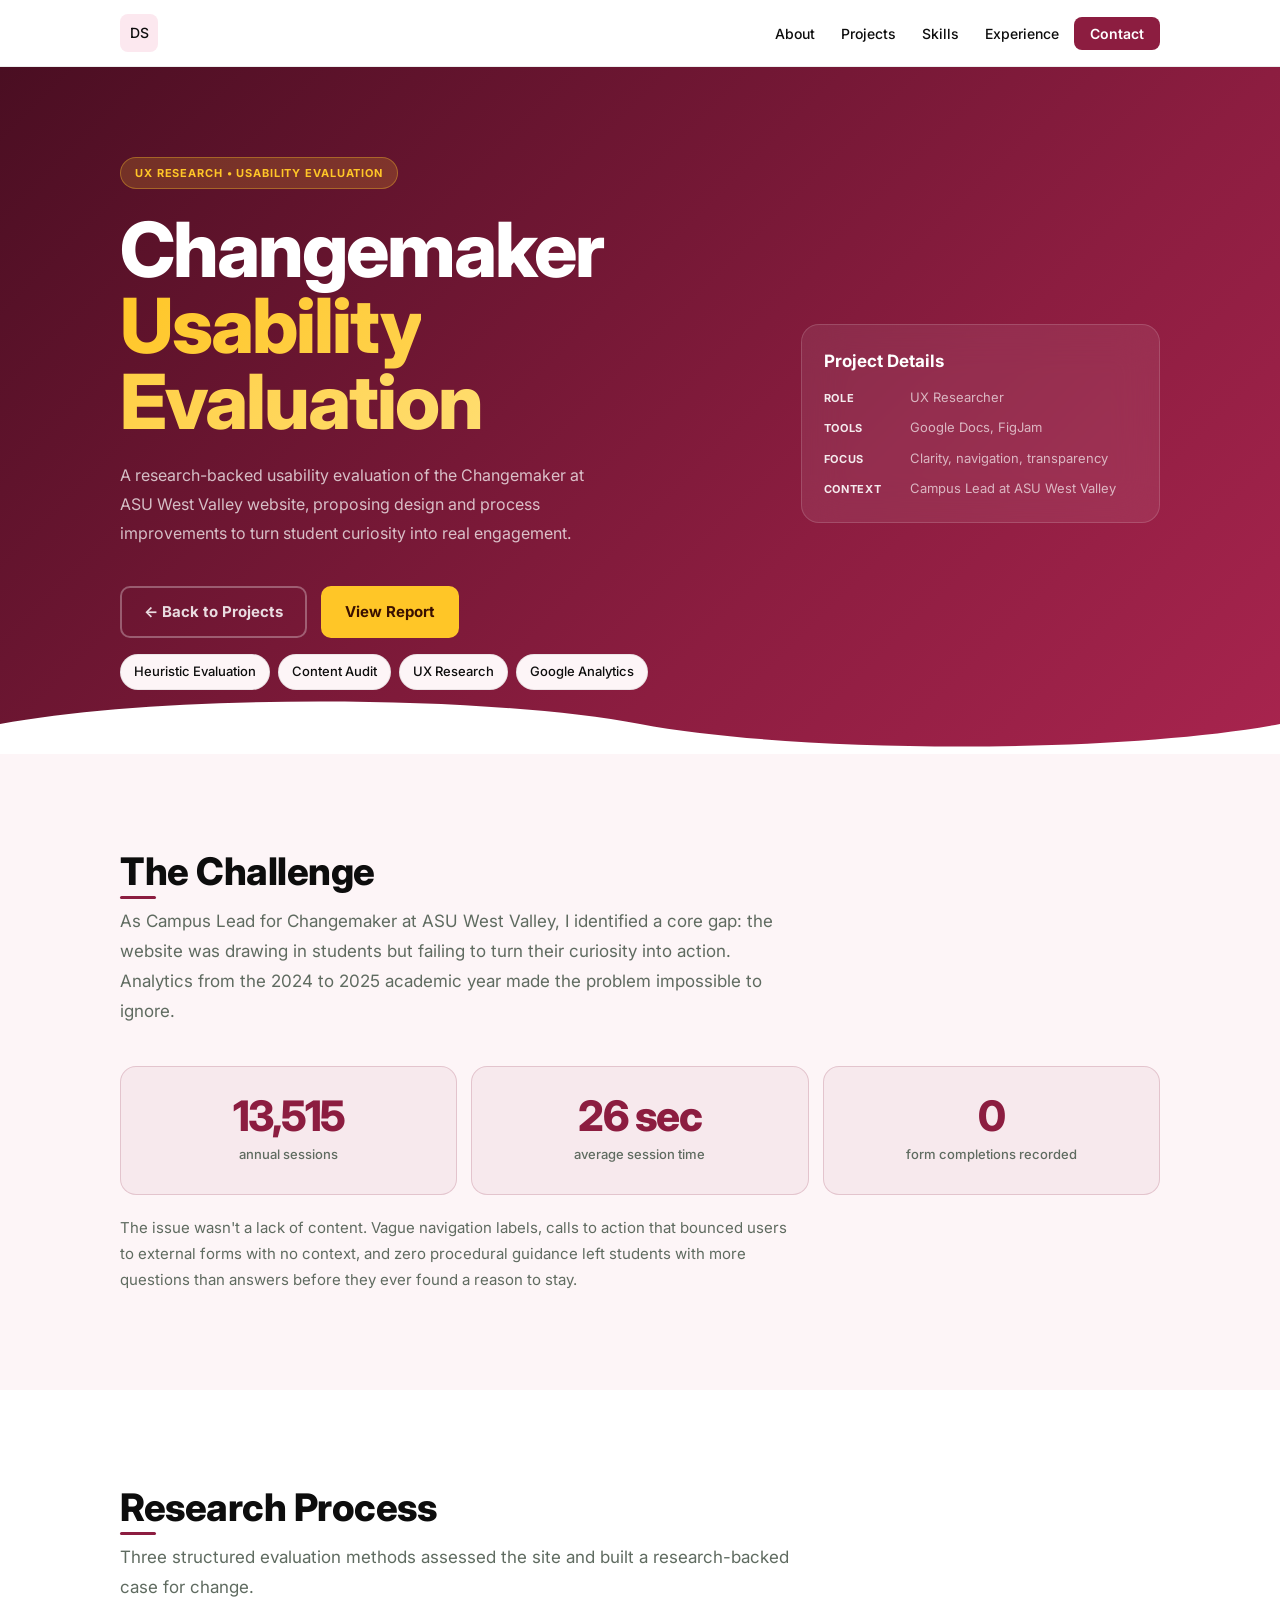
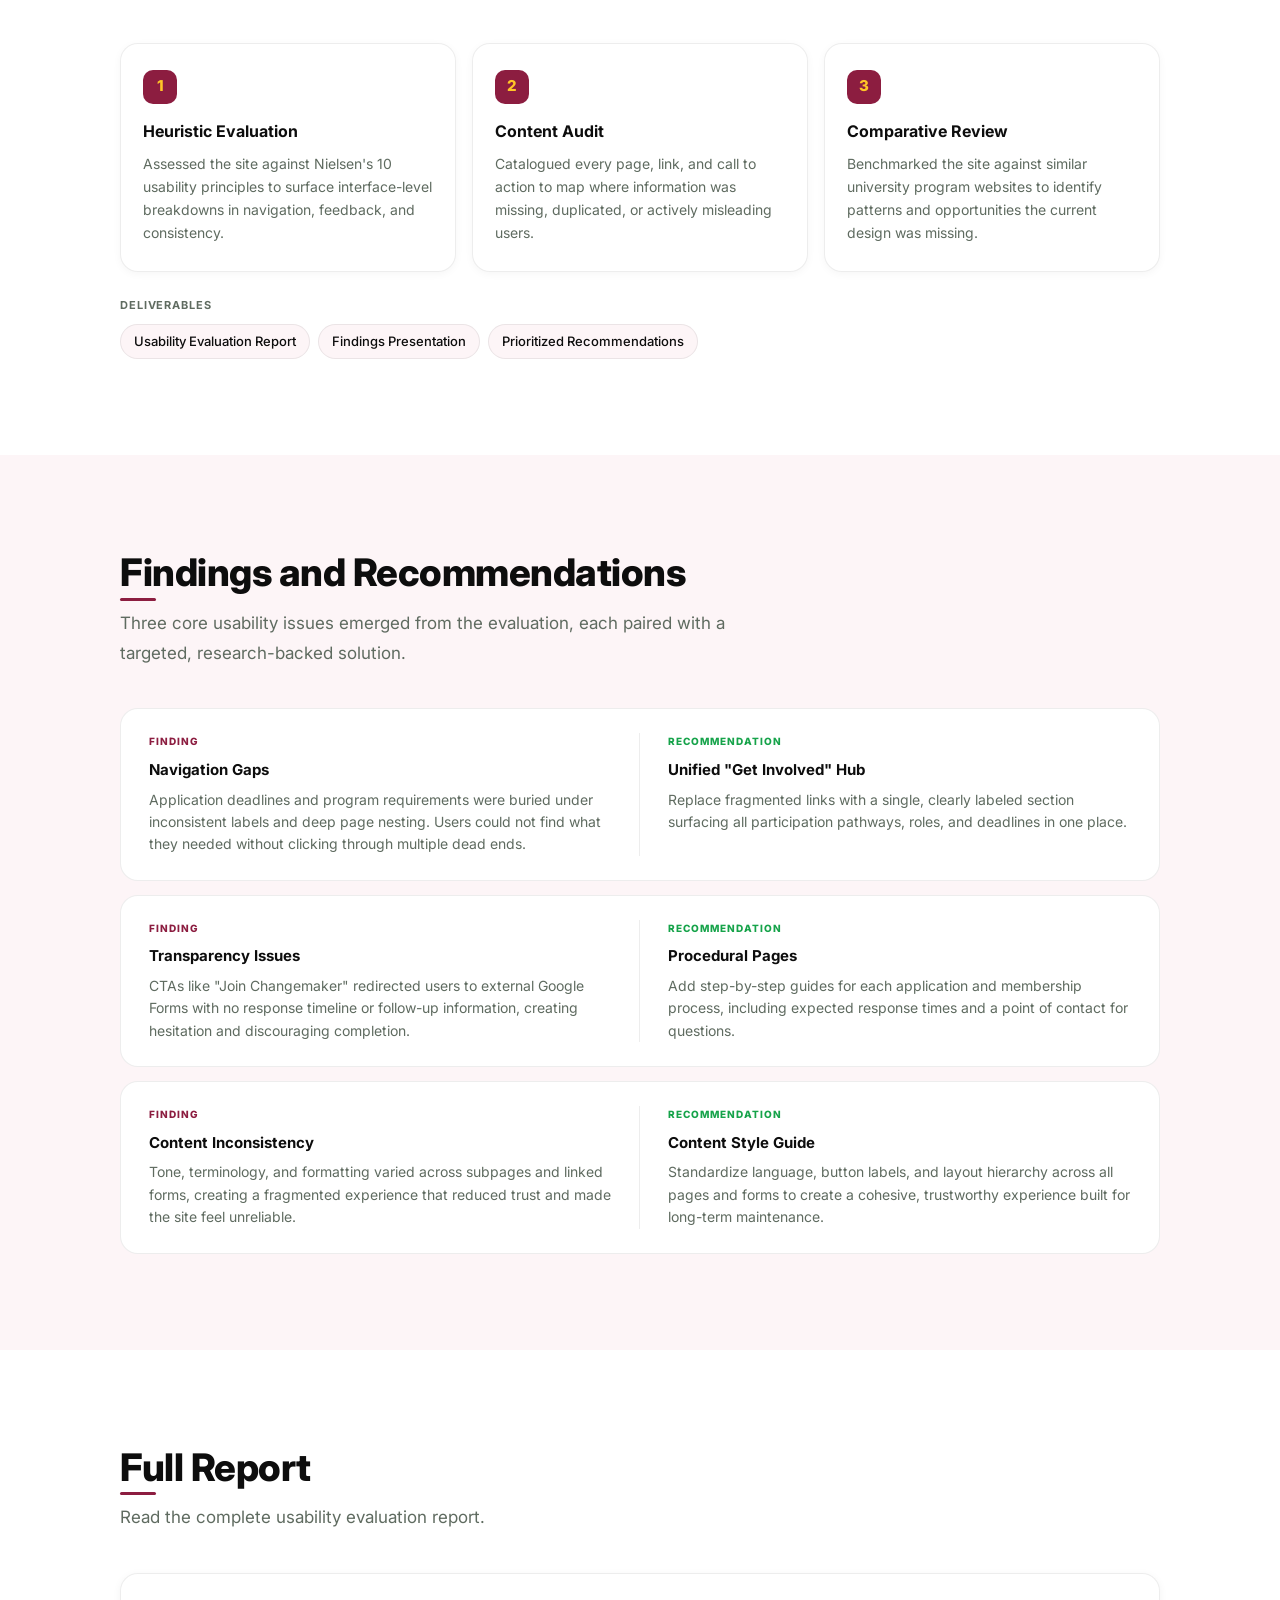
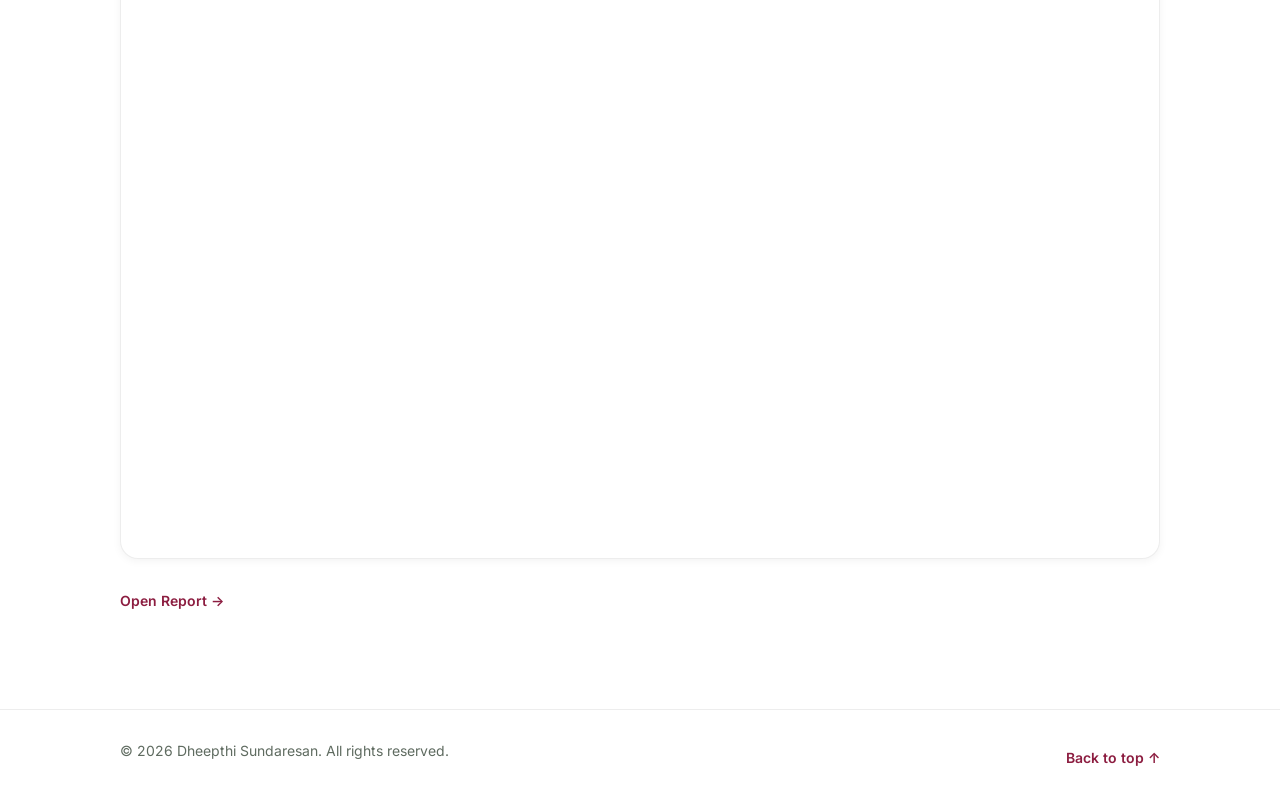
==== changemaker.html @ 99e6b531 "New changes" ====
<!DOCTYPE html>
<html lang="en">
<head>
  <meta charset="UTF-8" />
  <meta name="viewport" content="width=device-width, initial-scale=1.0" />
  <title>Changemaker Usability Evaluation | Dheepthi Sundaresan</title>
  <link rel="preconnect" href="https://fonts.googleapis.com">
  <link rel="preconnect" href="https://fonts.gstatic.com" crossorigin>
  <link href="https://fonts.googleapis.com/css2?family=Inter:wght@300;400;500;600;700;800&display=swap" rel="stylesheet">
  <link rel="stylesheet" href="style.css" />
  <style>
    /* ASU Changemaker theme — Maroon #8C1D40 + Gold #FFC627 */
    :root {
      --accent:       #8C1D40;
      --accent-hover: #6b1530;
      --accent-light: #fce8ef;
      --bg-alt:       #fdf5f7;
    }

    .hero {
      background: linear-gradient(135deg, #4a0e22 0%, #8C1D40 65%, #a8244e 100%);
      box-shadow: none;
      padding-bottom: 64px;
    }

    .hero-blob { display: none; }
    .hero h1 { color: #ffffff; }

    .hero-name {
      background: linear-gradient(135deg, #FFC627 0%, #ffdd70 100%);
      -webkit-background-clip: text;
      -webkit-text-fill-color: transparent;
      background-clip: text;
    }

    .tag {
      background: rgba(255, 198, 39, 0.18);
      color: #FFC627;
      border-color: rgba(255, 198, 39, 0.35);
    }

    .subtitle { color: rgba(255,255,255,0.72); }

    .hero-card {
      background: rgba(255,255,255,0.08);
      border-color: rgba(255,255,255,0.15);
      backdrop-filter: blur(20px);
      -webkit-backdrop-filter: blur(20px);
      box-shadow: none;
    }

    .hero-card h2 { color: #ffffff; }
    .quick-list li { color: rgba(255,255,255,0.65); }
    .quick-label   { color: rgba(255,255,255,0.9); }

    .btn:not(.btn-outline) {
      background: #FFC627;
      border-color: #FFC627;
      color: #3a1000;
    }
    .btn:not(.btn-outline):hover {
      background: #f0b800;
      border-color: #f0b800;
      box-shadow: 0 8px 24px rgba(255,198,39,0.4);
    }

    .btn-outline {
      color: rgba(255,255,255,0.85);
      border-color: rgba(255,255,255,0.3);
      background: transparent;
    }
    .btn-outline:hover {
      background: rgba(255,255,255,0.1);
      border-color: rgba(255,255,255,0.5);
      color: #ffffff;
    }

    .section h2::after { background: #8C1D40; }

    .chip:hover {
      background: #fce8ef;
      border-color: #8C1D40;
      color: #6b1530;
    }

    /* Stats row */
    .stats-row {
      display: grid;
      grid-template-columns: repeat(3, 1fr);
      gap: 14px;
      margin: 28px 0 20px;
    }
    .stat-card {
      background: rgba(140, 29, 64, 0.05);
      border: 1.5px solid rgba(140, 29, 64, 0.18);
      border-radius: 16px;
      padding: 28px 16px;
      text-align: center;
    }
    .stat-number {
      font-size: 42px;
      font-weight: 800;
      color: #8C1D40;
      line-height: 1;
      letter-spacing: -1.5px;
      margin-bottom: 7px;
    }
    .stat-label {
      font-size: 13px;
      color: var(--text-muted);
      font-weight: 500;
    }

    /* Numbered process steps */
    .steps-row {
      display: grid;
      grid-template-columns: repeat(3, 1fr);
      gap: 16px;
      margin-top: 8px;
    }
    .step-card {
      background: #fff;
      border: 1px solid var(--card-border);
      border-radius: 18px;
      padding: 26px 22px;
      box-shadow: 0 2px 8px rgba(0,0,0,0.04);
      transition: transform 0.3s cubic-bezier(0.4,0,0.2,1), box-shadow 0.3s cubic-bezier(0.4,0,0.2,1);
    }
    .step-card:hover {
      transform: translateY(-5px);
      box-shadow: 0 16px 40px rgba(140,29,64,0.12);
    }
    .step-num {
      width: 34px; height: 34px;
      border-radius: 10px;
      background: #8C1D40;
      color: #FFC627;
      display: flex;
      align-items: center;
      justify-content: center;
      font-weight: 800;
      font-size: 15px;
      margin-bottom: 14px;
      flex-shrink: 0;
    }
    .step-card h3 { font-size: 16px; font-weight: 700; margin-bottom: 8px; }
    .step-card p  { font-size: 14px; color: var(--text-muted); line-height: 1.65; }

    /* Finding / Recommendation rows */
    .finding-row { display: grid; gap: 14px; margin-top: 8px; }
    .finding-item {
      background: #fff;
      border: 1px solid var(--card-border);
      border-radius: 18px;
      padding: 24px 0;
      display: grid;
      grid-template-columns: 1fr 1fr;
    }
    .finding-col {
      padding: 0 28px;
    }
    .finding-col:first-child {
      border-right: 1.5px solid var(--card-border);
    }
    .finding-label {
      display: block;
      font-size: 10px;
      font-weight: 800;
      letter-spacing: 0.1em;
      text-transform: uppercase;
      margin-bottom: 8px;
    }
    .finding-label.issue { color: #8C1D40; }
    .finding-label.fix   { color: #16a34a; }
    .finding-col h3 { font-size: 15px; font-weight: 700; margin-bottom: 6px; }
    .finding-col p  { font-size: 14px; color: var(--text-muted); line-height: 1.6; margin: 0; }

    .hero-wave path { fill: #ffffff; }

    @media (max-width: 700px) {
      .stats-row { grid-template-columns: 1fr; }
      .steps-row { grid-template-columns: 1fr; }
      .finding-item { grid-template-columns: 1fr; padding: 20px 0; }
      .finding-col:first-child {
        border-right: none;
        border-bottom: 1.5px solid var(--card-border);
        padding-bottom: 20px;
        margin-bottom: 4px;
      }
    }
  </style>
</head>
<body>

  <header class="header">
    <nav class="nav">
      <a class="logo" href="index.html#top">DS</a>
      <ul class="nav-links">
        <li><a href="index.html#about">About</a></li>
        <li><a href="index.html#projects">Projects</a></li>
        <li><a href="index.html#skills">Skills</a></li>
        <li><a href="index.html#experience">Experience</a></li>
        <li><a class="nav-cta" href="index.html#contact">Contact</a></li>
      </ul>
    </nav>
  </header>

  <main id="top">

    <section class="hero">
      <div class="container hero-content">
        <div>
          <p class="tag">UX Research &bull; Usability Evaluation</p>
          <h1>Changemaker<br><span class="hero-name">Usability Evaluation</span></h1>
          <p class="subtitle">
            A research-backed usability evaluation of the Changemaker at ASU West Valley website, proposing design and process improvements to turn student curiosity into real engagement.
          </p>
          <div class="hero-buttons">
            <a class="btn btn-outline" href="index.html#projects">&larr; Back to Projects</a>
            <a class="btn" href="#report">View Report</a>
          </div>
          <div class="chips" style="margin-top:16px;">
            <span class="chip">Heuristic Evaluation</span>
            <span class="chip">Content Audit</span>
            <span class="chip">UX Research</span>
            <span class="chip">Google Analytics</span>
          </div>
        </div>

        <div class="hero-card">
          <h2>Project Details</h2>
          <ul class="quick-list">
            <li><span class="quick-label">Role</span> UX Researcher</li>
            <li><span class="quick-label">Tools</span> Google Docs, FigJam</li>
            <li><span class="quick-label">Focus</span> Clarity, navigation, transparency</li>
            <li><span class="quick-label">Context</span> Campus Lead at ASU West Valley</li>
          </ul>
        </div>
      </div>

      <div class="hero-wave" aria-hidden="true">
        <svg xmlns="http://www.w3.org/2000/svg" viewBox="0 0 2880 60" preserveAspectRatio="none">
          <path d="M0,30 C180,0 540,0 720,30 C900,60 1260,60 1440,30 C1620,0 1980,0 2160,30 C2340,60 2700,60 2880,30 L2880,60 L0,60 Z"/>
        </svg>
      </div>
    </section>

    <!-- THE CHALLENGE -->
    <section class="section alt">
      <div class="container">
        <h2 class="reveal">The Challenge</h2>
        <p class="section-lead reveal">
          As Campus Lead for Changemaker at ASU West Valley, I identified a core gap: the website was drawing in students but failing to turn their curiosity into action. Analytics from the 2024 to 2025 academic year made the problem impossible to ignore.
        </p>
        <div class="stats-row reveal">
          <div class="stat-card">
            <div class="stat-number">13,515</div>
            <div class="stat-label">annual sessions</div>
          </div>
          <div class="stat-card">
            <div class="stat-number">26 sec</div>
            <div class="stat-label">average session time</div>
          </div>
          <div class="stat-card">
            <div class="stat-number">0</div>
            <div class="stat-label">form completions recorded</div>
          </div>
        </div>
        <p class="reveal" style="color:var(--text-muted); font-size:15px; max-width:680px; line-height:1.75;">
          The issue wasn't a lack of content. Vague navigation labels, calls to action that bounced users to external forms with no context, and zero procedural guidance left students with more questions than answers before they ever found a reason to stay.
        </p>
      </div>
    </section>

    <!-- RESEARCH PROCESS -->
    <section class="section">
      <div class="container">
        <h2 class="reveal">Research Process</h2>
        <p class="section-lead reveal">Three structured evaluation methods assessed the site and built a research-backed case for change.</p>
        <div class="steps-row">
          <div class="step-card reveal">
            <div class="step-num">1</div>
            <h3>Heuristic Evaluation</h3>
            <p>Assessed the site against Nielsen's 10 usability principles to surface interface-level breakdowns in navigation, feedback, and consistency.</p>
          </div>
          <div class="step-card reveal" style="--delay:80ms">
            <div class="step-num">2</div>
            <h3>Content Audit</h3>
            <p>Catalogued every page, link, and call to action to map where information was missing, duplicated, or actively misleading users.</p>
          </div>
          <div class="step-card reveal" style="--delay:160ms">
            <div class="step-num">3</div>
            <h3>Comparative Review</h3>
            <p>Benchmarked the site against similar university program websites to identify patterns and opportunities the current design was missing.</p>
          </div>
        </div>
        <div class="reveal" style="margin-top:24px; --delay:220ms">
          <p style="font-size:11px; font-weight:700; text-transform:uppercase; letter-spacing:0.08em; color:var(--text-muted); margin-bottom:10px;">Deliverables</p>
          <div class="chips">
            <span class="chip">Usability Evaluation Report</span>
            <span class="chip">Findings Presentation</span>
            <span class="chip">Prioritized Recommendations</span>
          </div>
        </div>
      </div>
    </section>

    <!-- FINDINGS + RECOMMENDATIONS -->
    <section class="section alt">
      <div class="container">
        <h2 class="reveal">Findings and Recommendations</h2>
        <p class="section-lead reveal">Three core usability issues emerged from the evaluation, each paired with a targeted, research-backed solution.</p>
        <div class="finding-row">
          <div class="finding-item reveal">
            <div class="finding-col">
              <span class="finding-label issue">Finding</span>
              <h3>Navigation Gaps</h3>
              <p>Application deadlines and program requirements were buried under inconsistent labels and deep page nesting. Users could not find what they needed without clicking through multiple dead ends.</p>
            </div>
            <div class="finding-col">
              <span class="finding-label fix">Recommendation</span>
              <h3>Unified "Get Involved" Hub</h3>
              <p>Replace fragmented links with a single, clearly labeled section surfacing all participation pathways, roles, and deadlines in one place.</p>
            </div>
          </div>
          <div class="finding-item reveal" style="--delay:80ms">
            <div class="finding-col">
              <span class="finding-label issue">Finding</span>
              <h3>Transparency Issues</h3>
              <p>CTAs like "Join Changemaker" redirected users to external Google Forms with no response timeline or follow-up information, creating hesitation and discouraging completion.</p>
            </div>
            <div class="finding-col">
              <span class="finding-label fix">Recommendation</span>
              <h3>Procedural Pages</h3>
              <p>Add step-by-step guides for each application and membership process, including expected response times and a point of contact for questions.</p>
            </div>
          </div>
          <div class="finding-item reveal" style="--delay:160ms">
            <div class="finding-col">
              <span class="finding-label issue">Finding</span>
              <h3>Content Inconsistency</h3>
              <p>Tone, terminology, and formatting varied across subpages and linked forms, creating a fragmented experience that reduced trust and made the site feel unreliable.</p>
            </div>
            <div class="finding-col">
              <span class="finding-label fix">Recommendation</span>
              <h3>Content Style Guide</h3>
              <p>Standardize language, button labels, and layout hierarchy across all pages and forms to create a cohesive, trustworthy experience built for long-term maintenance.</p>
            </div>
          </div>
        </div>
      </div>
    </section>

    <!-- FULL REPORT -->
    <section id="report" class="section">
      <div class="container">
        <h2 class="reveal">Full Report</h2>
        <p class="section-lead reveal">Read the complete usability evaluation report.</p>
        <div class="card reveal" style="padding:0; overflow:hidden;">
          <div style="position:relative; width:100%; padding-top:56.25%;">
            <iframe
              src="UsabilityReportCM_Sundaresan.pdf"
              title="Changemaker website usability evaluation report PDF"
              style="position:absolute; top:0; left:0; width:100%; height:100%; border:none;">
            </iframe>
          </div>
        </div>
        <div style="margin-top:16px;">
          <a class="text-link" href="UsabilityReportCM_Sundaresan.pdf" target="_blank" rel="noopener">
            Open Report &rarr;
          </a>
        </div>
      </div>
    </section>

  </main>

  <footer class="footer">
    <div class="container footer-content">
      <p>&copy; <span id="year"></span> Dheepthi Sundaresan. All rights reserved.</p>
      <a class="text-link" href="#top">Back to top &uarr;</a>
    </div>
  </footer>

  <script src="script.js"></script>
</body>
</html>
---- style.css ----
/* ===========================
   TOKENS & RESET
   =========================== */
:root {
  --bg: #ffffff;
  --bg-alt: #f0fdf4;
  --accent: #059669;
  --accent-hover: #047857;
  --accent-light: #d1fae5;
  --text: #0d0d0d;
  --text-muted: #5f6b60;
  --card-border: rgba(0, 0, 0, 0.07);
  --shadow-sm: 0 2px 8px rgba(0, 0, 0, 0.05);
  --shadow-md: 0 10px 32px rgba(0, 0, 0, 0.10);
  --shadow-lg: 0 24px 56px rgba(0, 0, 0, 0.15);
  --radius: 18px;
  --t: 0.3s cubic-bezier(0.4, 0, 0.2, 1);
}

*, *::before, *::after {
  box-sizing: border-box;
  margin: 0;
  padding: 0;
}

html {
  scroll-behavior: smooth;
  background: var(--bg); /* owns the canvas colour so z-index:-1 blob shows above it */
}

body {
  font-family: 'Inter', Arial, sans-serif;
  line-height: 1.65;
  color: var(--text);
  background: transparent; /* transparent so blob is visible behind body content */
  -webkit-font-smoothing: antialiased;
}

/* ===========================
   LAYOUT
   =========================== */
.container {
  width: min(1040px, 92%);
  margin: 0 auto;
}

.section {
  padding: 96px 0;
}

.section.alt {
  background: var(--bg-alt);
}

/* ===========================
   TYPOGRAPHY
   =========================== */
.section h2 {
  font-size: clamp(28px, 4vw, 38px);
  font-weight: 800;
  letter-spacing: -0.5px;
  margin-bottom: 14px;
  line-height: 1.15;
  position: relative;
  display: inline-block;
}

.section h2::after {
  content: '';
  position: absolute;
  bottom: -6px;
  left: 0;
  width: 36px;
  height: 3px;
  background: var(--accent);
  border-radius: 2px;
}

.section-lead {
  max-width: 680px;
  margin-bottom: 40px;
  color: var(--text-muted);
  font-size: 17px;
  line-height: 1.75;
}

.muted {
  color: var(--text-muted);
  font-size: 13px;
  font-weight: 500;
  margin-bottom: 12px;
  display: block;
}

/* ===========================
   NAV
   =========================== */
.header {
  position: sticky;
  top: 0;
  z-index: 100;
  background: rgba(255, 255, 255, 0.92);
  backdrop-filter: blur(16px);
  -webkit-backdrop-filter: blur(16px);
  border-bottom: 1px solid rgba(0, 0, 0, 0.07);
  transition: box-shadow var(--t);
}

.header.scrolled {
  box-shadow: 0 4px 24px rgba(0, 0, 0, 0.08);
}

.nav {
  width: min(1040px, 92%);
  margin: 0 auto;
  display: flex;
  align-items: center;
  justify-content: space-between;
  padding: 14px 0;
}

.logo {
  font-weight: 800;
  font-size: 15px;
  text-decoration: none;
  color: var(--accent);
  width: 38px;
  height: 38px;
  background: var(--accent-light);
  border-radius: 10px;
  display: flex;
  align-items: center;
  justify-content: center;
  transition: background var(--t), transform var(--t);
  flex-shrink: 0;
}

.logo:hover {
  background: #a7f3d0;
  transform: scale(1.05);
}

.nav-links {
  list-style: none;
  display: flex;
  gap: 4px;
  align-items: center;
}

.nav a {
  text-decoration: none;
  color: var(--text);
  font-size: 14px;
  font-weight: 500;
  padding: 7px 11px;
  border-radius: 8px;
  transition: background var(--t), color var(--t);
}

.nav a:hover {
  background: var(--accent-light);
  color: var(--accent-hover);
}

.nav-cta {
  background: var(--accent) !important;
  color: white !important;
  padding: 8px 16px !important;
  border-radius: 8px !important;
  font-weight: 600 !important;
}

.nav-cta:hover {
  background: var(--accent-hover) !important;
  color: white !important;
}

/* ===========================
   HERO  (light, bubbly)
   =========================== */
.hero {
  position: relative;
  background: #ffffff;
  padding: 90px 0 68px;
  overflow: hidden;
  box-shadow: 0 4px 32px rgba(0, 0, 0, 0.04);
}

/* Pastel blob shapes */
.hero-blob {
  position: absolute;
  border-radius: 50%;
  filter: blur(90px);
  pointer-events: none;
}

.blob-1 {
  width: 520px;
  height: 520px;
  background: #6ee7b7;
  opacity: 0.70;
  top: -160px;
  right: -80px;
  animation: blob-drift 11s ease-in-out infinite alternate;
}

.blob-2 {
  width: 420px;
  height: 420px;
  background: #a78bfa;
  opacity: 0.58;
  bottom: -80px;
  left: -60px;
  animation: blob-drift 14s ease-in-out infinite alternate-reverse;
}

.blob-3 {
  width: 300px;
  height: 300px;
  background: #fcd34d;
  opacity: 0.52;
  top: 40px;
  left: 35%;
  animation: blob-drift 9s ease-in-out infinite alternate;
}

@keyframes blob-drift {
  from { transform: translate(0, 0) scale(1); }
  to   { transform: translate(28px, 18px) scale(1.06); }
}

.hero-content {
  position: relative;
  z-index: 1;
  display: grid;
  grid-template-columns: 1.4fr 0.8fr;
  gap: 52px;
  align-items: center;
}

.tag {
  display: inline-flex;
  align-items: center;
  font-size: 11px;
  font-weight: 700;
  letter-spacing: 0.08em;
  text-transform: uppercase;
  margin-bottom: 22px;
  padding: 6px 14px;
  background: var(--accent-light);
  color: var(--accent-hover);
  border: 1px solid rgba(61, 139, 90, 0.25);
  border-radius: 999px;
}

.hero h1 {
  font-size: clamp(46px, 6vw, 76px);
  line-height: 1.0;
  margin-bottom: 22px;
  font-weight: 800;
  color: var(--text);
  letter-spacing: -2px;
}

.hero-name {
  background: linear-gradient(135deg, #10b981 0%, #7c3aed 100%);
  -webkit-background-clip: text;
  -webkit-text-fill-color: transparent;
  background-clip: text;
}

.subtitle {
  color: var(--text-muted);
  max-width: 500px;
  margin-bottom: 38px;
  font-size: 16px;
  line-height: 1.8;
}

.hero-buttons {
  display: flex;
  gap: 14px;
  flex-wrap: wrap;
}

/* Hero Card */
.hero-card {
  background: #ffffff;
  border: 1px solid var(--card-border);
  border-radius: var(--radius);
  padding: 22px;
  box-shadow: var(--shadow-md);
  position: relative;
  z-index: 1;
}

.avatar {
  width: 100%;
  aspect-ratio: 3 / 4;
  border-radius: 12px;
  object-fit: cover;
  object-position: center 20%;
  display: block;
  background: #f0f0f0;
  margin-bottom: 18px;
}

.hero-card h2 {
  font-size: 17px;
  font-weight: 700;
  color: var(--text);
  margin-bottom: 12px;
}

.quick-list {
  list-style: none;
  display: grid;
  gap: 9px;
}

.quick-list li {
  color: var(--text-muted);
  font-size: 13px;
  display: flex;
  gap: 10px;
  align-items: baseline;
}

.quick-label {
  color: var(--text);
  font-weight: 700;
  font-size: 11px;
  text-transform: uppercase;
  letter-spacing: 0.06em;
  min-width: 76px;
  flex-shrink: 0;
}

/* ===========================
   SCROLL INDICATOR
   =========================== */
.scroll-indicator {
  position: relative;
  z-index: 2;
  display: flex;
  flex-direction: column;
  align-items: center;
  gap: 6px;
  padding: 28px 0 22px;
  transition: opacity 0.4s ease;
}

.scroll-indicator svg {
  width: 26px;
  height: 26px;
  stroke: var(--accent);
  animation: bounce 2.2s ease-in-out infinite;
}

@keyframes bounce {
  0%, 100% { transform: translateY(0);   opacity: 0.45; }
  50%       { transform: translateY(9px); opacity: 0.9; }
}

.scroll-indicator.hidden {
  opacity: 0;
  pointer-events: none;
}

/* ===========================
   HERO WAVE
   =========================== */
.hero-wave {
  position: absolute;
  bottom: 0;
  left: 0;
  width: 200%;
  line-height: 0;
  pointer-events: none;
  animation: wave-flow 10s linear infinite;
}

.hero-wave svg {
  display: block;
  width: 100%;
  height: 60px;
}

.hero-wave path {
  fill: var(--bg-alt);
}

@keyframes wave-flow {
  from { transform: translateX(0); }
  to   { transform: translateX(-50%); }
}

/* ===========================
   CURSOR SPARKLE
   =========================== */
.cursor-particle {
  position: fixed;
  border-radius: 50%;
  pointer-events: none;
  z-index: 9999;
  animation: sparkle 0.75s ease-out forwards;
}

@keyframes sparkle {
  from {
    opacity: 1;
    transform: translate(var(--ox), var(--oy)) scale(1);
  }
  to {
    opacity: 0;
    transform: translate(calc(var(--ox) + var(--tx)), calc(var(--oy) + var(--ty))) scale(0.15);
  }
}

/* ===========================
   CURSOR BLOB
   =========================== */
.cursor-blob {
  position: fixed;
  width: 500px;
  height: 500px;
  border-radius: 50%;
  background: radial-gradient(circle, rgba(187, 247, 208, 0.45) 0%, rgba(196, 181, 253, 0.28) 45%, transparent 68%);
  pointer-events: none;
  z-index: -1;
  transform: translate(-50%, -50%);
  will-change: left, top;
}

/* ===========================
   ABOUT
   =========================== */
.two-col {
  display: grid;
  grid-template-columns: 1fr 1fr;
  gap: 20px;
  margin-top: 16px;
}

.card {
  background: #fff;
  border: 1px solid var(--card-border);
  border-radius: var(--radius);
  padding: 28px;
  box-shadow: var(--shadow-sm);
  transition: transform var(--t), box-shadow var(--t);
}

.card:hover {
  transform: translateY(-5px);
  box-shadow: var(--shadow-md);
}

.card h3 {
  font-size: 17px;
  font-weight: 700;
  margin-bottom: 12px;
}

.card p {
  color: var(--text-muted);
  font-size: 15px;
  line-height: 1.7;
}

.bullets {
  padding-left: 18px;
  color: var(--text-muted);
  font-size: 15px;
}

.bullets li {
  margin-bottom: 7px;
  line-height: 1.6;
}

/* ===========================
   PROJECTS
   =========================== */
.grid {
  display: grid;
  grid-template-columns: repeat(2, 1fr);
  gap: 20px;
}

.project-card {
  background: #fff;
  border: 1px solid var(--card-border);
  border-radius: var(--radius);
  overflow: hidden;
  box-shadow: var(--shadow-sm);
  transition: transform var(--t), box-shadow var(--t);
  display: flex;
  flex-direction: column;
}

.project-card:hover {
  transform: translateY(-7px);
  box-shadow: var(--shadow-lg);
}

.project-thumb {
  width: 100%;
  height: 160px;
  flex-shrink: 0;
  position: relative;
  overflow: hidden;
}

.project-thumb::after {
  content: '';
  position: absolute;
  inset: 0;
  background: linear-gradient(to bottom, transparent 50%, rgba(0,0,0,0.15) 100%);
}

/* Branded thumbnails */
.project-thumb--edreams {
  background: linear-gradient(140deg, #001f7a 0%, #0055d4 100%);
  display: flex;
  align-items: center;
  justify-content: center;
}

.project-thumb--changemaker {
  background: linear-gradient(140deg, #6b1330 0%, #a8274e 100%);
  display: flex;
  align-items: center;
  justify-content: center;
}

.project-thumb--product {
  background: linear-gradient(140deg, #166534 0%, #16a34a 60%, #d97706 100%);
  display: flex;
  align-items: center;
  justify-content: center;
}

.project-thumb--mabe {
  background: linear-gradient(140deg, #1a1040 0%, #3b1f7a 60%, #6d3fc2 100%);
  display: flex;
  align-items: center;
  justify-content: center;
}

.project-thumb img {
  width: 100%;
  height: 100%;
  object-fit: cover;
  display: block;
}

.thumb-label {
  display: flex;
  flex-direction: column;
  align-items: center;
  gap: 4px;
  color: rgba(255, 255, 255, 0.92);
  text-align: center;
  pointer-events: none;
  position: relative;
  z-index: 1;
}

.thumb-label strong {
  font-size: 22px;
  font-weight: 800;
  letter-spacing: -0.5px;
  line-height: 1;
}

.thumb-label span {
  font-size: 11px;
  font-weight: 600;
  letter-spacing: 0.08em;
  text-transform: uppercase;
  opacity: 0.75;
}

.project-body {
  padding: 22px;
  display: flex;
  flex-direction: column;
  flex: 1;
}

.project-tag {
  display: inline-block;
  font-size: 10px;
  font-weight: 700;
  letter-spacing: 0.07em;
  text-transform: uppercase;
  color: var(--accent);
  background: var(--accent-light);
  padding: 3px 10px;
  border-radius: 999px;
  margin-bottom: 10px;
}

.project-card h3 {
  font-size: 16px;
  font-weight: 700;
  margin-bottom: 10px;
  line-height: 1.35;
}

.project-card p {
  color: var(--text-muted);
  font-size: 14px;
  line-height: 1.65;
  flex: 1;
}

.text-link {
  display: inline-block;
  margin-top: 14px;
  text-decoration: none;
  color: var(--accent);
  font-weight: 600;
  font-size: 14px;
  transition: color var(--t);
}

.text-link:hover {
  color: var(--accent-hover);
  text-decoration: underline;
}

/* ===========================
   SKILLS
   =========================== */
.skills-grid {
  display: grid;
  grid-template-columns: 1fr 1fr;
  gap: 20px;
  margin-top: 8px;
}

.skill-category {
  --cat-color: var(--accent);
  --cat-color-light: var(--accent-light);
  --cat-shadow: rgba(61, 139, 90, 0.18);
  background: #fff;
  border: 1.5px solid var(--card-border);
  border-radius: var(--radius);
  padding: 28px;
  box-shadow: var(--shadow-sm);
  transition: transform var(--t), box-shadow var(--t), border-color var(--t);
}

.skill-category[data-color="blue"] {
  --cat-color: #1a6eb5;
  --cat-color-light: #e3f0fc;
  --cat-shadow: rgba(26, 110, 181, 0.18);
}

.skill-category[data-color="purple"] {
  --cat-color: #7b2d9e;
  --cat-color-light: #f3e8fc;
  --cat-shadow: rgba(123, 45, 158, 0.18);
}

.skill-category[data-color="amber"] {
  --cat-color: #a8620e;
  --cat-color-light: #fef0db;
  --cat-shadow: rgba(168, 98, 14, 0.18);
}

.skill-category:hover {
  transform: translateY(-6px);
  box-shadow: 0 16px 40px var(--cat-shadow);
  border-color: var(--cat-color);
}

.skill-cat-header {
  display: flex;
  align-items: flex-start;
  gap: 14px;
  margin-bottom: 20px;
}

.skill-cat-icon {
  width: 48px;
  height: 48px;
  border-radius: 13px;
  background: var(--cat-color-light);
  display: flex;
  align-items: center;
  justify-content: center;
  font-size: 21px;
  flex-shrink: 0;
  transition: transform var(--t);
}

.skill-category:hover .skill-cat-icon {
  transform: scale(1.1) rotate(-4deg);
}

.skill-cat-header h3 {
  font-size: 16px;
  font-weight: 700;
  margin-bottom: 3px;
  line-height: 1.3;
}

.skill-cat-header p {
  font-size: 13px;
  color: var(--text-muted);
  line-height: 1.4;
}

.chips {
  display: flex;
  flex-wrap: wrap;
  gap: 8px;
}

.chip {
  border: 1.5px solid var(--card-border);
  padding: 6px 13px;
  border-radius: 999px;
  font-size: 13px;
  font-weight: 500;
  background: var(--bg-alt);
  color: var(--text);
  transition: background var(--t), border-color var(--t), color var(--t), transform var(--t), box-shadow var(--t);
  cursor: default;
}

.skill-category .chip:hover {
  background: var(--cat-color-light);
  border-color: var(--cat-color);
  color: var(--cat-color);
  transform: translateY(-2px);
  box-shadow: 0 3px 10px var(--cat-shadow);
}

/* ===========================
   EXPERIENCE
   =========================== */
.timeline {
  display: grid;
  gap: 18px;
  margin-top: 8px;
}

.timeline-item {
  background: #fff;
  border: 1px solid var(--card-border);
  border-left: 4px solid var(--accent);
  border-radius: var(--radius);
  padding: 26px 28px;
  box-shadow: var(--shadow-sm);
  transition: transform var(--t), box-shadow var(--t);
}

.timeline-item:hover {
  transform: translateX(5px);
  box-shadow: var(--shadow-md);
}

.timeline-item h3 {
  font-size: 17px;
  font-weight: 700;
  margin-bottom: 4px;
  line-height: 1.3;
}

/* ===========================
   CONTACT
   =========================== */
.contact-wrap {
  text-align: center;
  max-width: 560px;
  margin: 0 auto;
}

.contact-wrap h2 {
  display: inline-block;
}

.contact-wrap .section-lead {
  margin-left: auto;
  margin-right: auto;
}

.contact-links {
  display: flex;
  gap: 16px;
  flex-wrap: wrap;
  justify-content: center;
  margin-top: 8px;
}

.contact-card {
  display: inline-flex;
  align-items: center;
  gap: 12px;
  padding: 14px 28px;
  border: 1.5px solid var(--card-border);
  border-radius: var(--radius);
  text-decoration: none;
  color: var(--text);
  font-weight: 600;
  font-size: 15px;
  background: #fff;
  box-shadow: var(--shadow-sm);
  transition: transform var(--t), box-shadow var(--t), border-color var(--t), background var(--t), color var(--t);
}

.contact-card:hover {
  transform: translateY(-5px);
  box-shadow: var(--shadow-md);
  border-color: var(--accent);
  background: var(--accent-light);
  color: var(--accent-hover);
}

.contact-icon {
  width: 32px;
  height: 32px;
  border-radius: 8px;
  background: var(--accent-light);
  color: var(--accent);
  display: flex;
  align-items: center;
  justify-content: center;
  font-weight: 800;
  font-size: 13px;
  flex-shrink: 0;
  transition: background var(--t);
}

.contact-card:hover .contact-icon {
  background: rgba(61, 139, 90, 0.2);
}

/* ===========================
   BUTTONS
   =========================== */
.btn {
  display: inline-flex;
  align-items: center;
  gap: 6px;
  border: 2px solid #10b981;
  background: #10b981;
  color: #022c22;
  padding: 12px 22px;
  border-radius: 10px;
  text-decoration: none;
  cursor: pointer;
  font-weight: 700;
  font-size: 15px;
  transition: background var(--t), transform var(--t), box-shadow var(--t);
}

.btn:hover {
  background: #059669;
  border-color: #059669;
  transform: translateY(-2px);
  box-shadow: 0 8px 24px rgba(16, 185, 129, 0.40);
}

.btn-outline {
  background: transparent;
  color: var(--text);
  border-color: var(--card-border);
}

.btn-outline:hover {
  background: var(--accent-light);
  border-color: var(--accent);
  color: var(--accent-hover);
  box-shadow: none;
  transform: translateY(-2px);
}

/* Project pages: btn-outline on dark hero needs to stay light */
.hero-dark .btn-outline {
  color: rgba(255, 255, 255, 0.85);
  border-color: rgba(255, 255, 255, 0.3);
}

.hero-dark .btn-outline:hover {
  background: rgba(255, 255, 255, 0.12);
  border-color: rgba(255, 255, 255, 0.5);
  color: white;
}

/* ===========================
   FOOTER
   =========================== */
.footer {
  border-top: 1px solid var(--card-border);
  padding: 22px 0;
  background: var(--bg);
}

.footer-content {
  display: flex;
  justify-content: space-between;
  align-items: center;
  font-size: 14px;
  color: var(--text-muted);
}

/* ===========================
   ANIMATIONS
   =========================== */

/* Hero elements: immediate CSS animation on page load */
.animate-in {
  animation: fadeUp 0.7s ease both;
  animation-delay: var(--anim-delay, 0s);
}

@keyframes fadeUp {
  from {
    opacity: 0;
    transform: translateY(22px);
  }
  to {
    opacity: 1;
    transform: translateY(0);
  }
}

/* Below-fold elements: triggered by IntersectionObserver */
.reveal {
  opacity: 0;
  transform: translateY(28px);
  transition: opacity 0.65s ease, transform 0.65s ease;
  transition-delay: var(--delay, 0ms);
}

.reveal.visible {
  opacity: 1;
  transform: translateY(0);
}

/* ===========================
   RESPONSIVE
   =========================== */
@media (max-width: 900px) {
  .hero-content {
    grid-template-columns: 1fr;
    gap: 36px;
  }

  .hero-card {
    max-width: 360px;
  }

  .grid {
    grid-template-columns: 1fr;
  }

  .skills-grid {
    grid-template-columns: 1fr;
  }

  .two-col {
    grid-template-columns: 1fr;
  }

  .nav-links {
    gap: 2px;
    flex-wrap: wrap;
    justify-content: flex-end;
  }

  .section {
    padding: 64px 0;
  }
}

@media (max-width: 580px) {
  .nav-links li:not(:last-child) {
    display: none;
  }

  .hero {
    padding: 72px 0 60px;
  }

  .contact-links {
    flex-direction: column;
    align-items: center;
  }

  .footer-content {
    flex-direction: column;
    gap: 8px;
    text-align: center;
  }
}
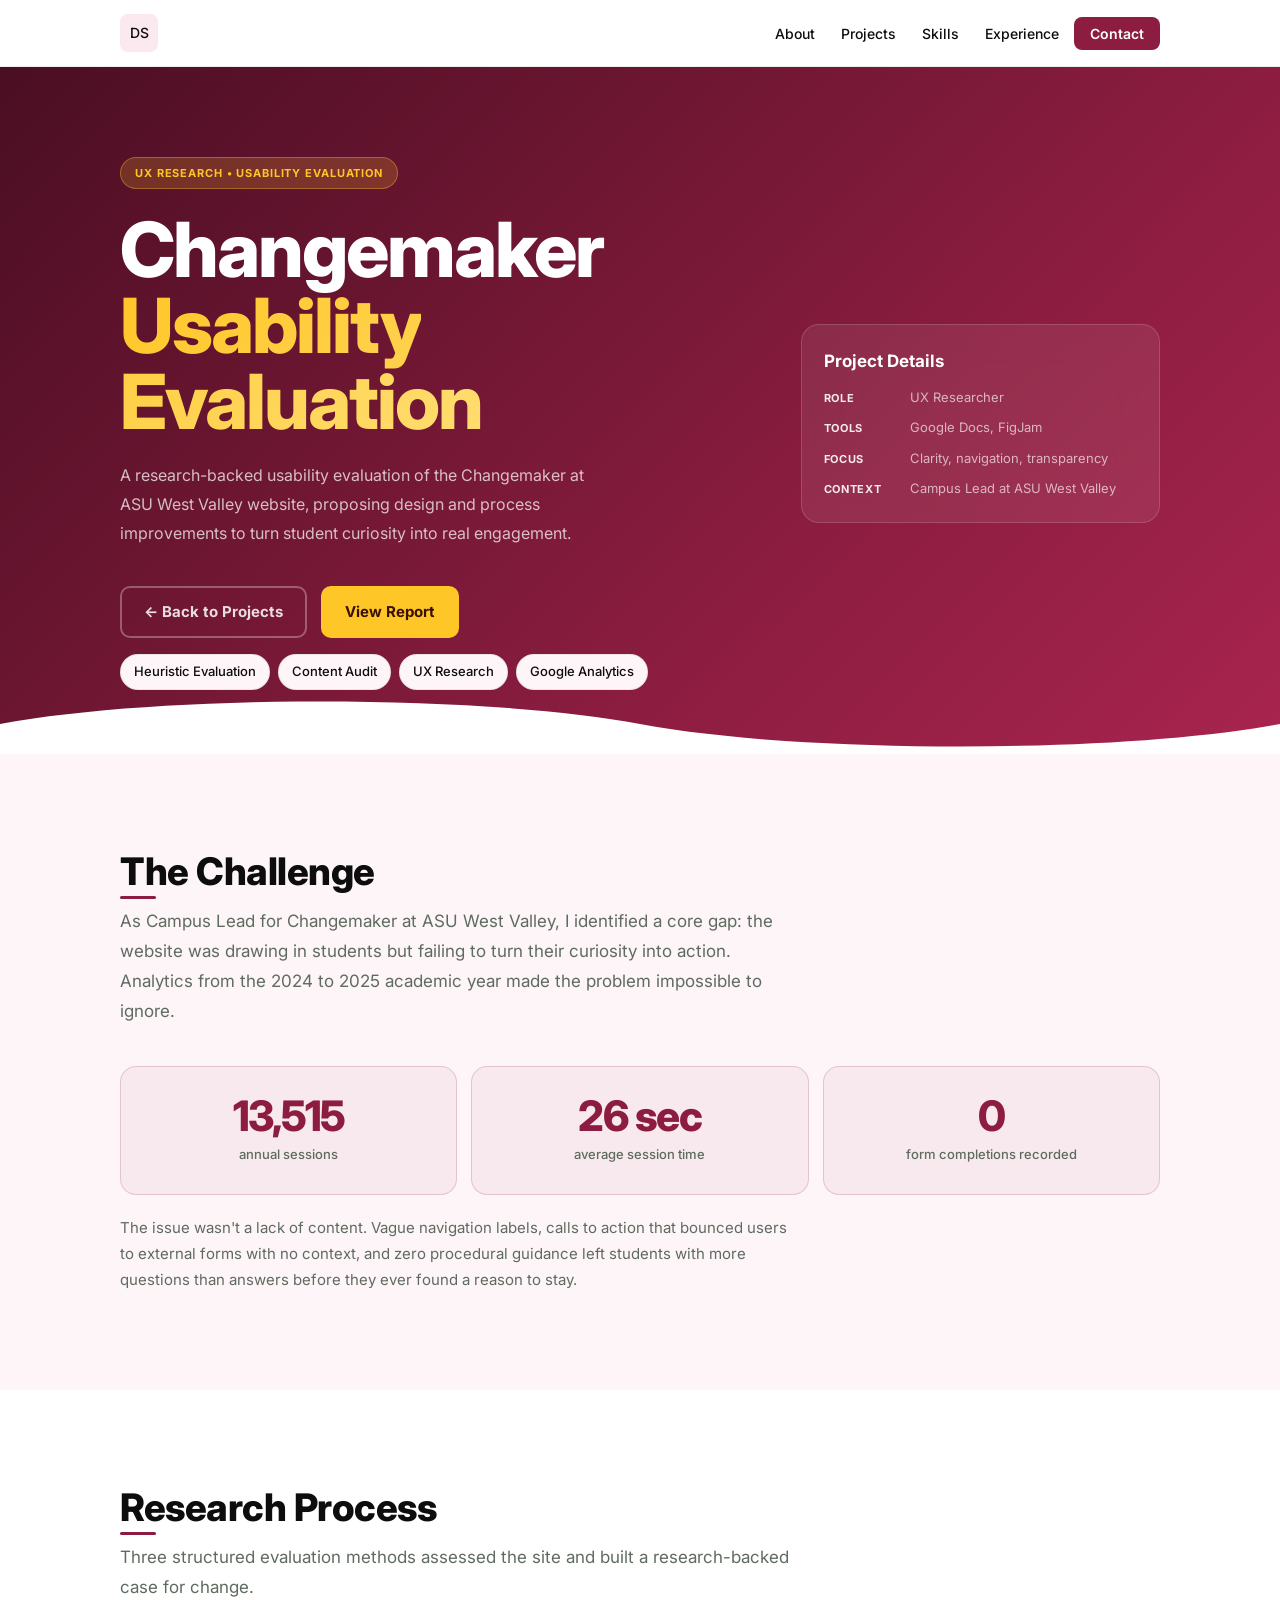
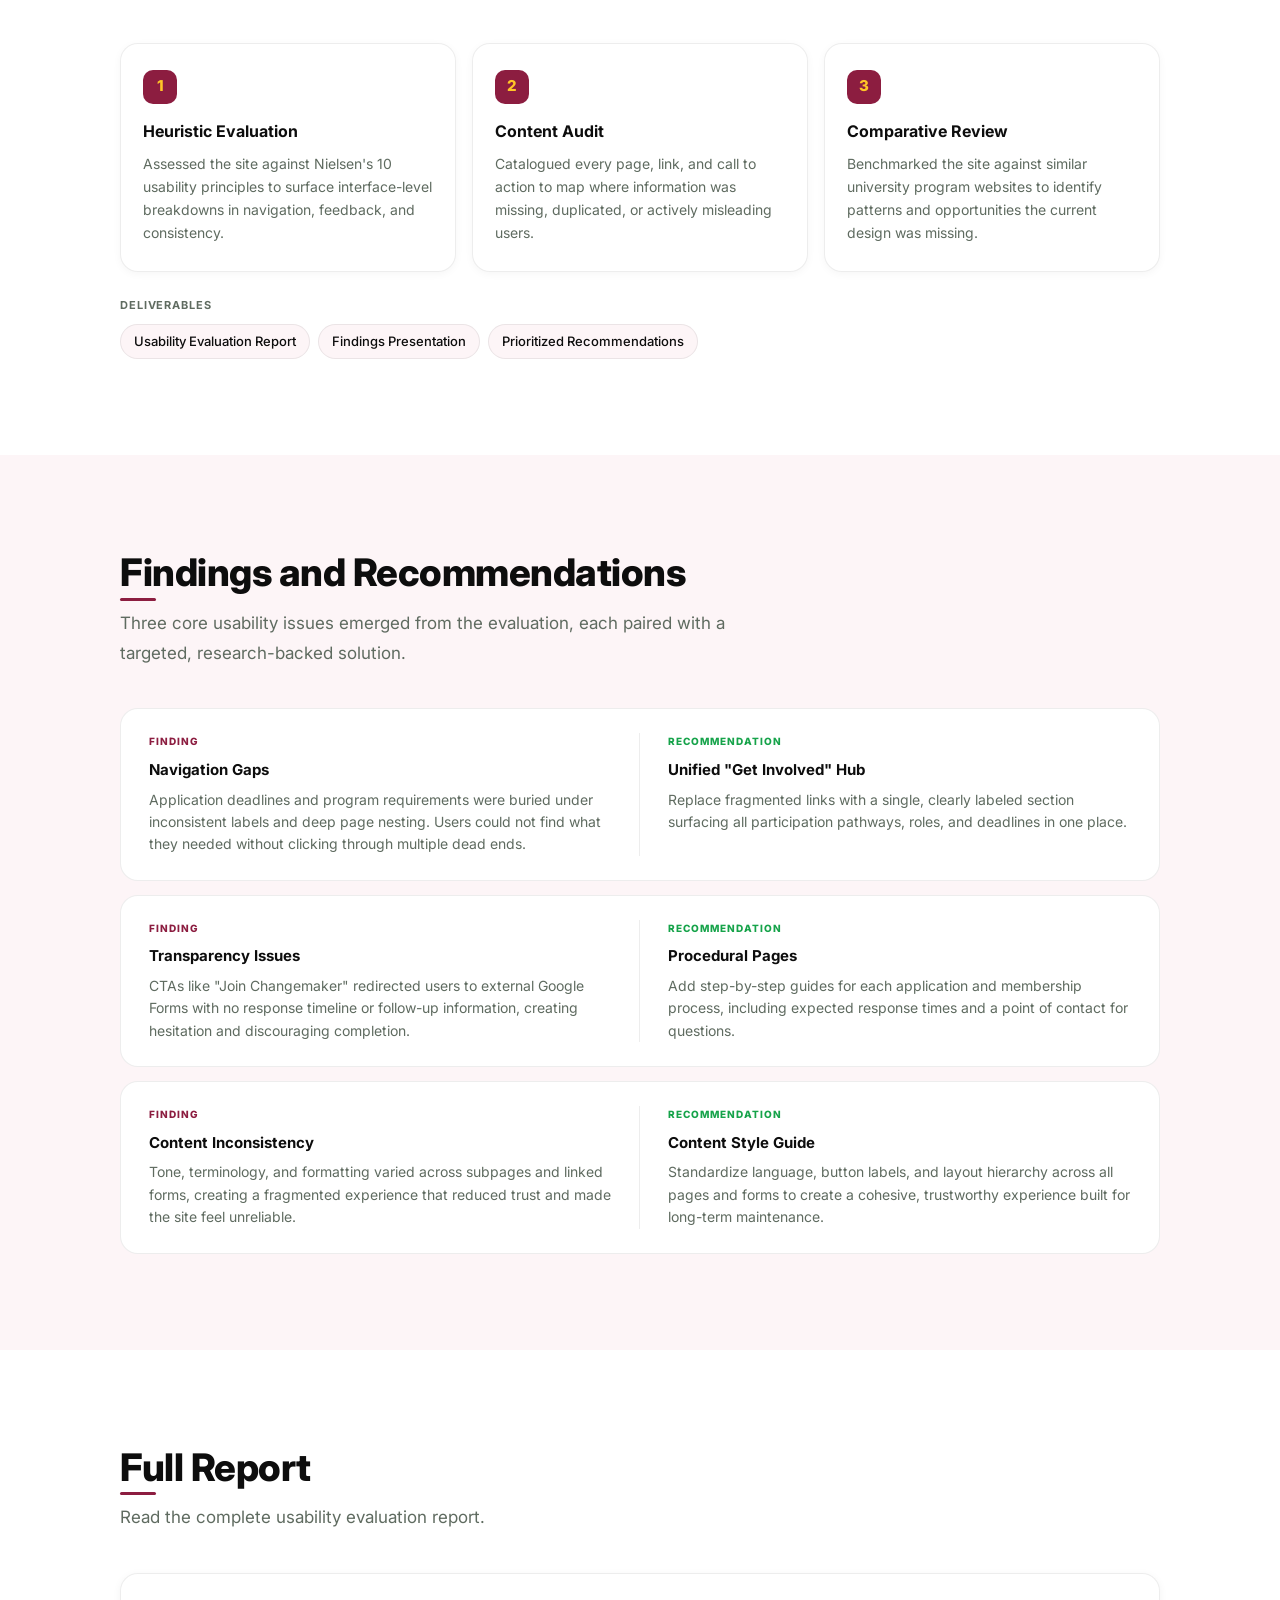
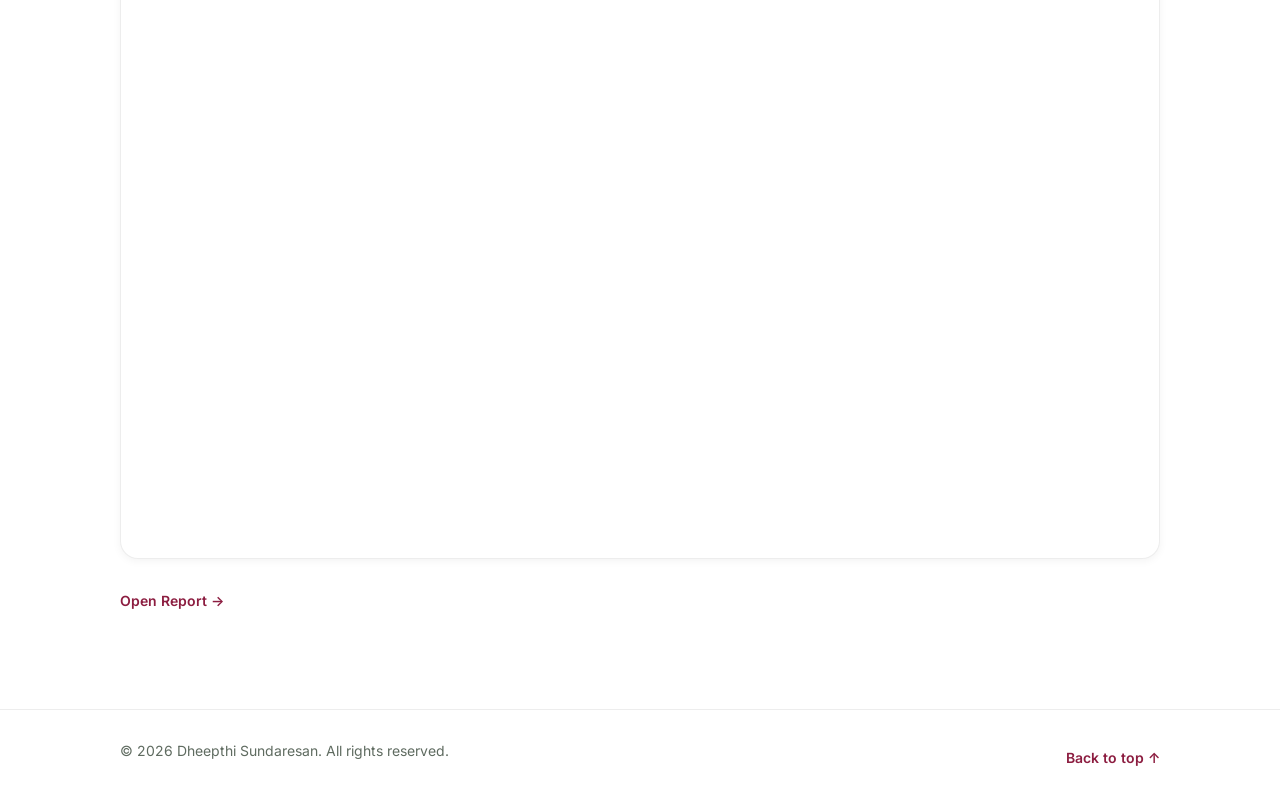
==== commit 26712e57: "change" ====
--- a/changemaker.html
+++ b/changemaker.html
@@ -239,9 +239,14 @@
       </div>
 
       <div class="hero-wave" aria-hidden="true">
-        <svg xmlns="http://www.w3.org/2000/svg" viewBox="0 0 2880 60" preserveAspectRatio="none">
-          <path d="M0,30 C180,0 540,0 720,30 C900,60 1260,60 1440,30 C1620,0 1980,0 2160,30 C2340,60 2700,60 2880,30 L2880,60 L0,60 Z"/>
-        </svg>
+        <div class="hero-wave-track">
+          <svg xmlns="http://www.w3.org/2000/svg" viewBox="0 0 1440 60" preserveAspectRatio="none">
+            <path d="M0,30 C180,0 540,0 720,30 C900,60 1260,60 1440,30 L1440,60 L0,60 Z"/>
+          </svg>
+          <svg xmlns="http://www.w3.org/2000/svg" viewBox="0 0 1440 60" preserveAspectRatio="none">
+            <path d="M0,30 C180,0 540,0 720,30 C900,60 1260,60 1440,30 L1440,60 L0,60 Z"/>
+          </svg>
+        </div>
       </div>
     </section>
 
--- a/style.css
+++ b/style.css
@@ -4,8 +4,8 @@
 :root {
   --bg: #ffffff;
   --bg-alt: #f0fdf4;
-  --accent: #059669;
-  --accent-hover: #047857;
+  --accent: #047857;
+  --accent-hover: #065f46;
   --accent-light: #d1fae5;
   --text: #0d0d0d;
   --text-muted: #5f6b60;
@@ -374,16 +374,24 @@
   position: absolute;
   bottom: 0;
   left: 0;
-  width: 200%;
+  width: 100%;
+  overflow: hidden;
   line-height: 0;
   pointer-events: none;
+}
+
+.hero-wave-track {
+  display: flex;
+  width: 200%;
   animation: wave-flow 10s linear infinite;
-}
-
-.hero-wave svg {
+  will-change: transform;
+}
+
+.hero-wave-track svg {
   display: block;
-  width: 100%;
+  width: 50%;
   height: 60px;
+  flex-shrink: 0;
 }
 
 .hero-wave path {
@@ -442,6 +450,13 @@
   margin-top: 16px;
 }
 
+.three-col {
+  display: grid;
+  grid-template-columns: repeat(3, 1fr);
+  gap: 20px;
+  margin-top: 16px;
+}
+
 .card {
   background: #fff;
   border: 1px solid var(--card-border);
@@ -542,10 +557,14 @@
 }
 
 .project-thumb--mabe {
-  background: linear-gradient(140deg, #1a1040 0%, #3b1f7a 60%, #6d3fc2 100%);
+  background: linear-gradient(140deg, #f0e3c8 0%, #dcc99e 60%, #c9b285 100%);
   display: flex;
   align-items: center;
   justify-content: center;
+}
+
+.project-thumb--mabe .thumb-label {
+  color: rgba(55, 35, 15, 0.9);
 }
 
 .project-thumb img {
@@ -968,6 +987,10 @@
     grid-template-columns: 1fr;
   }
 
+  .three-col {
+    grid-template-columns: 1fr;
+  }
+
   .nav-links {
     gap: 2px;
     flex-wrap: wrap;
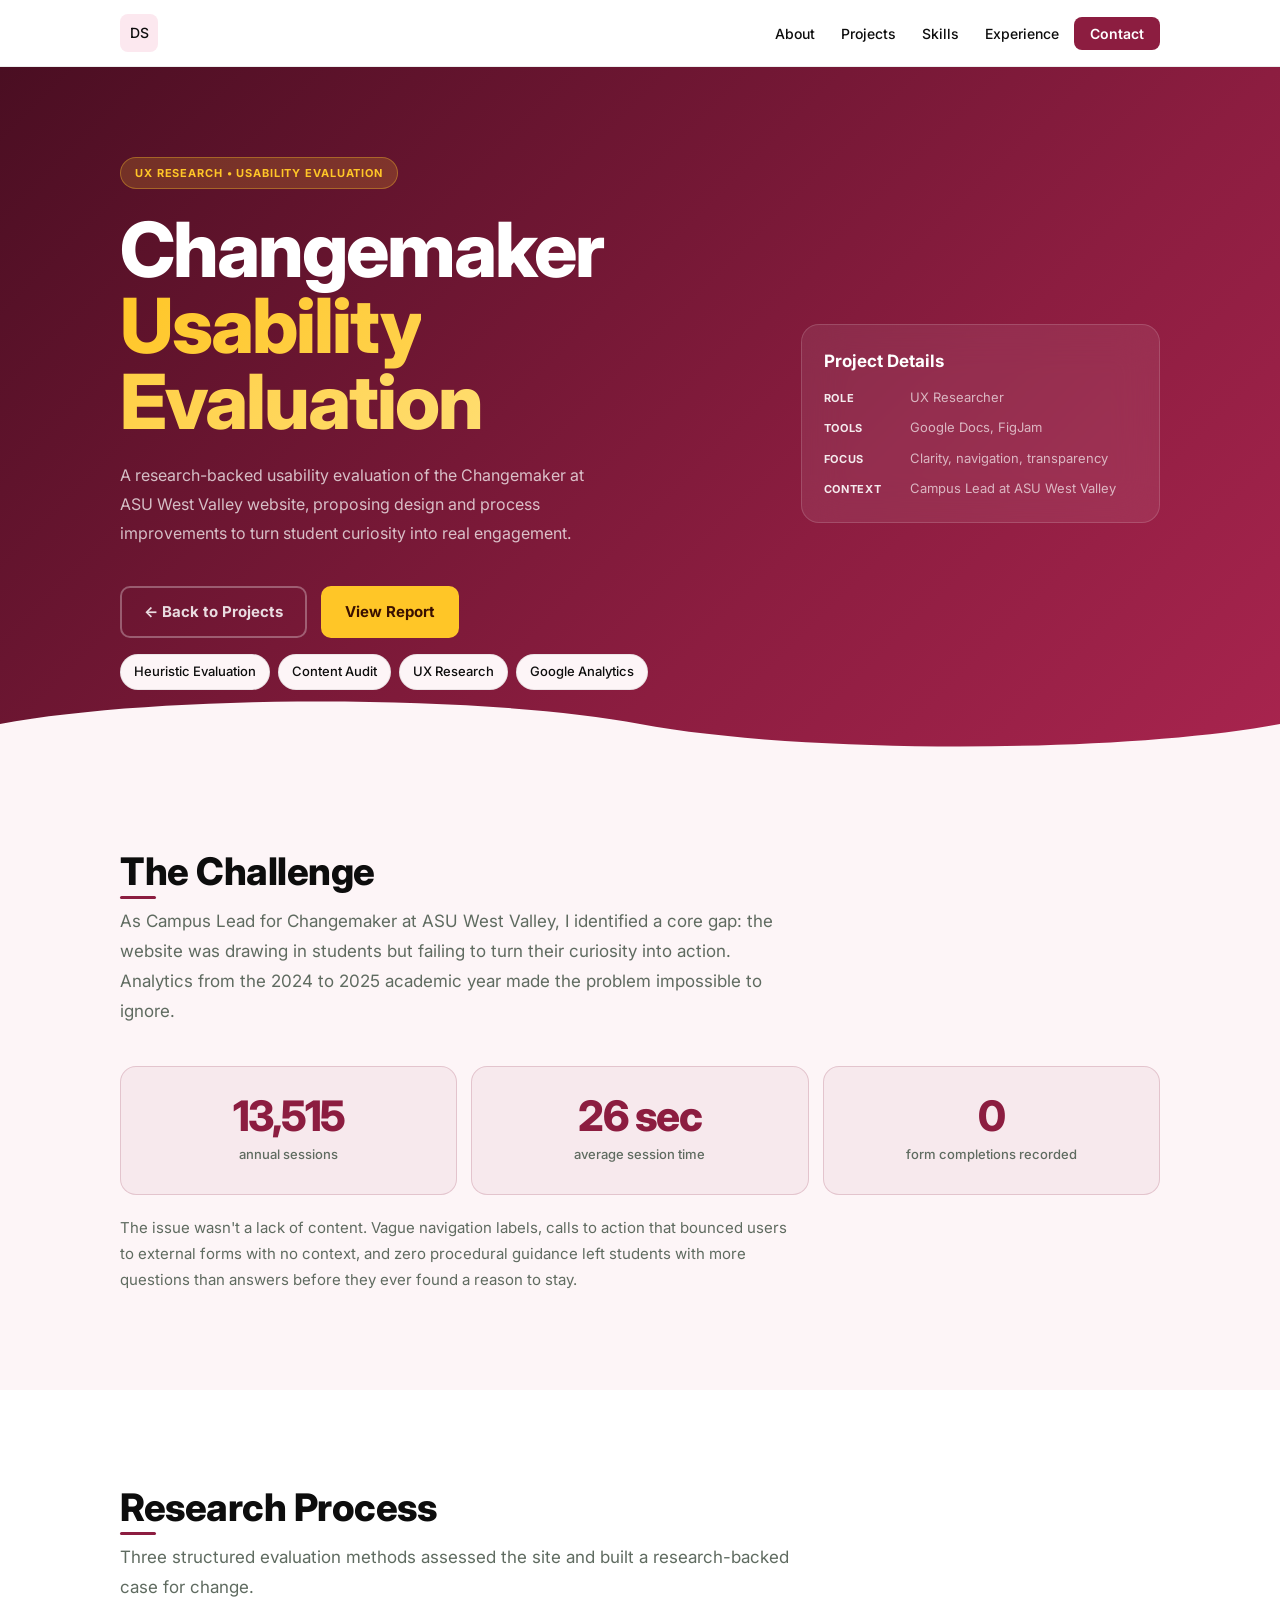
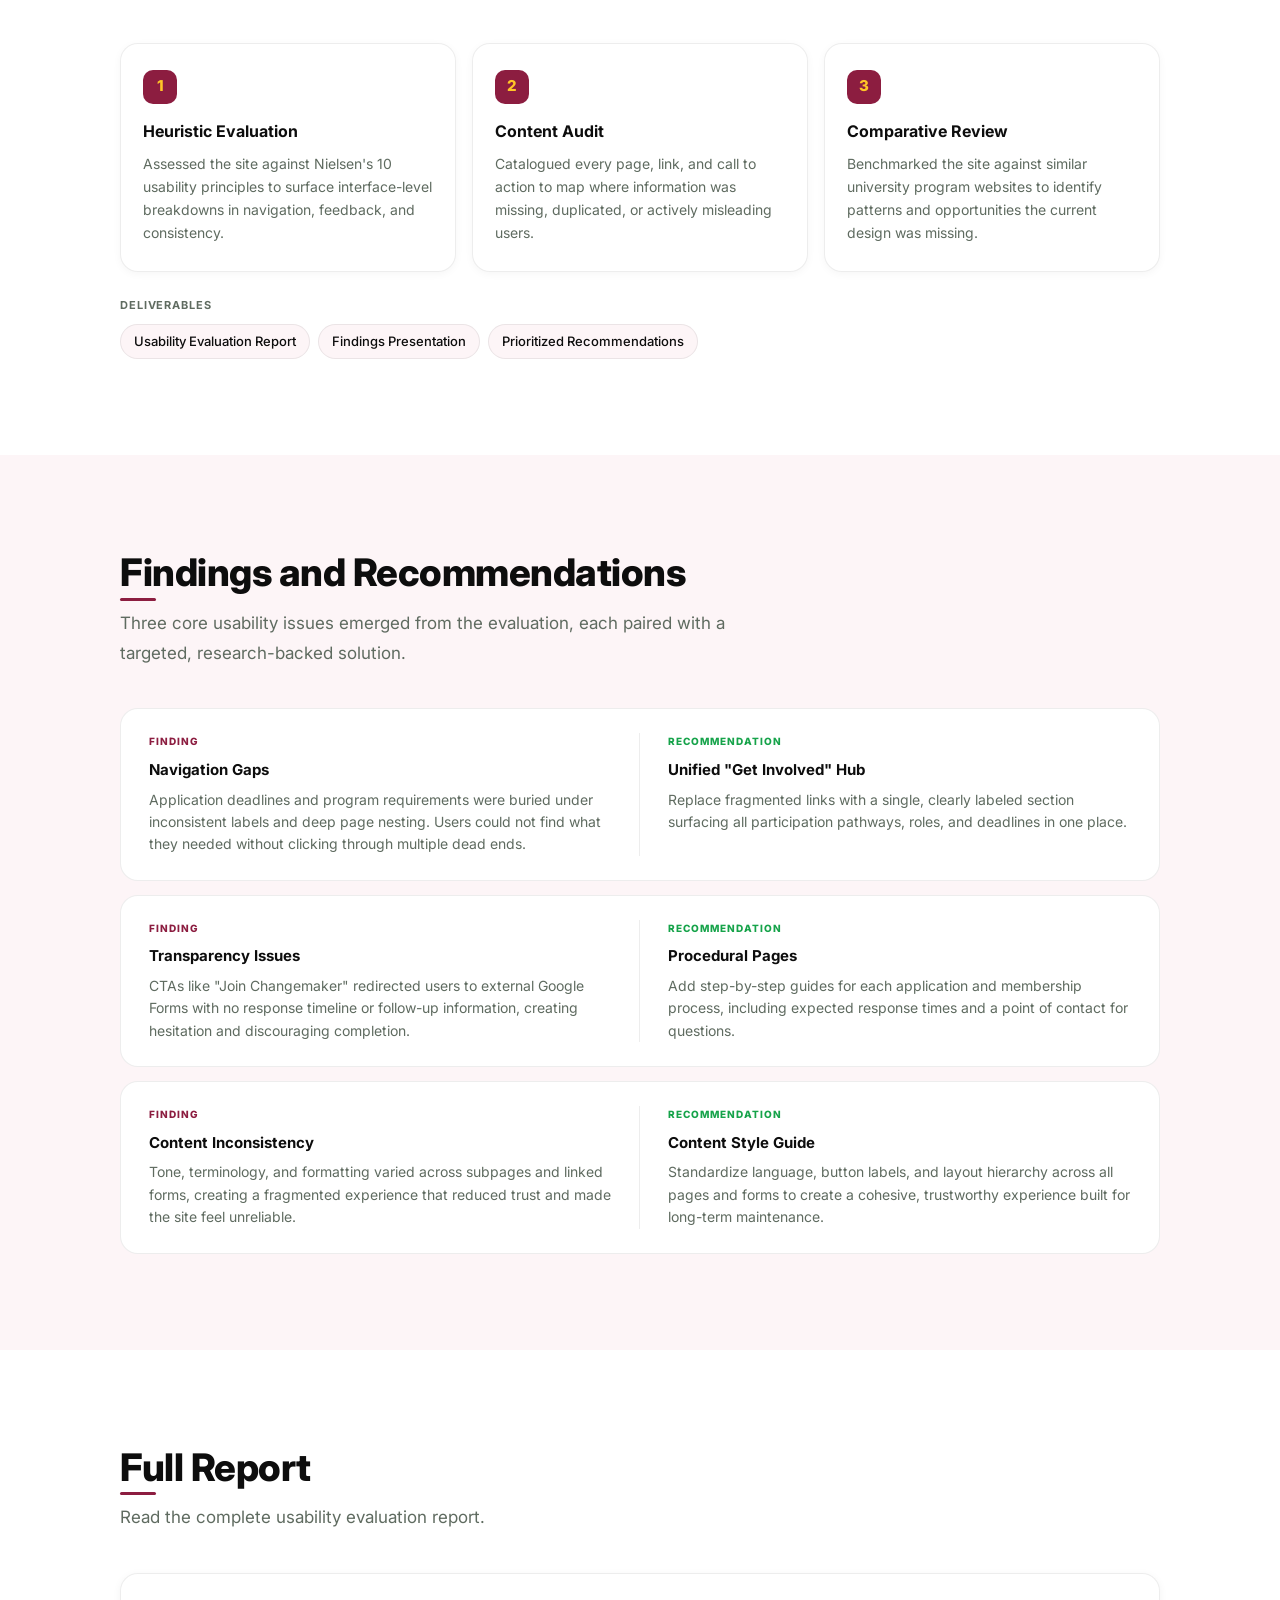
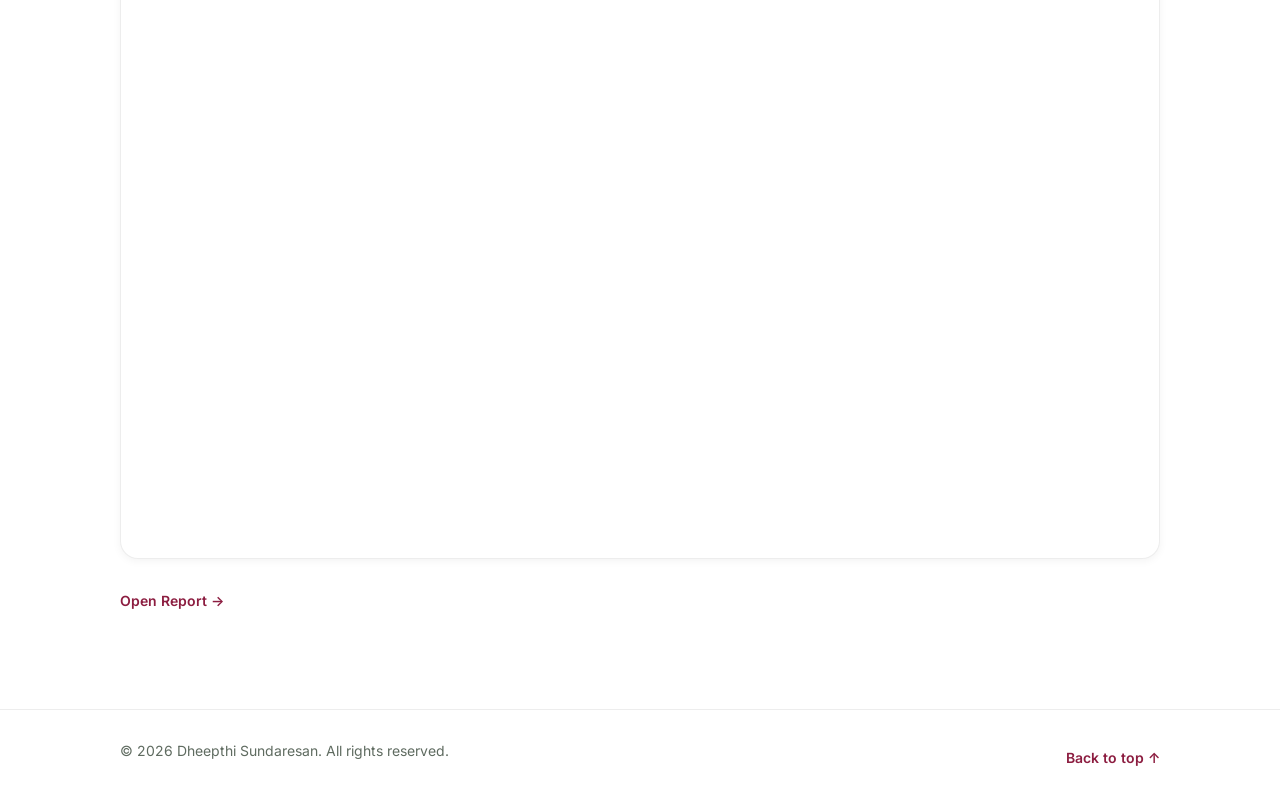
==== commit ee183636: "changes made" ====
--- a/changemaker.html
+++ b/changemaker.html
@@ -175,7 +175,7 @@
     .finding-col h3 { font-size: 15px; font-weight: 700; margin-bottom: 6px; }
     .finding-col p  { font-size: 14px; color: var(--text-muted); line-height: 1.6; margin: 0; }
 
-    .hero-wave path { fill: #ffffff; }
+    .hero-wave path { fill: var(--bg-alt); }
 
     @media (max-width: 700px) {
       .stats-row { grid-template-columns: 1fr; }
--- a/style.css
+++ b/style.css
@@ -382,14 +382,14 @@
 
 .hero-wave-track {
   display: flex;
-  width: 200%;
   animation: wave-flow 10s linear infinite;
   will-change: transform;
 }
 
 .hero-wave-track svg {
   display: block;
-  width: 50%;
+  width: 100vw;
+  min-width: 100vw;
   height: 60px;
   flex-shrink: 0;
 }
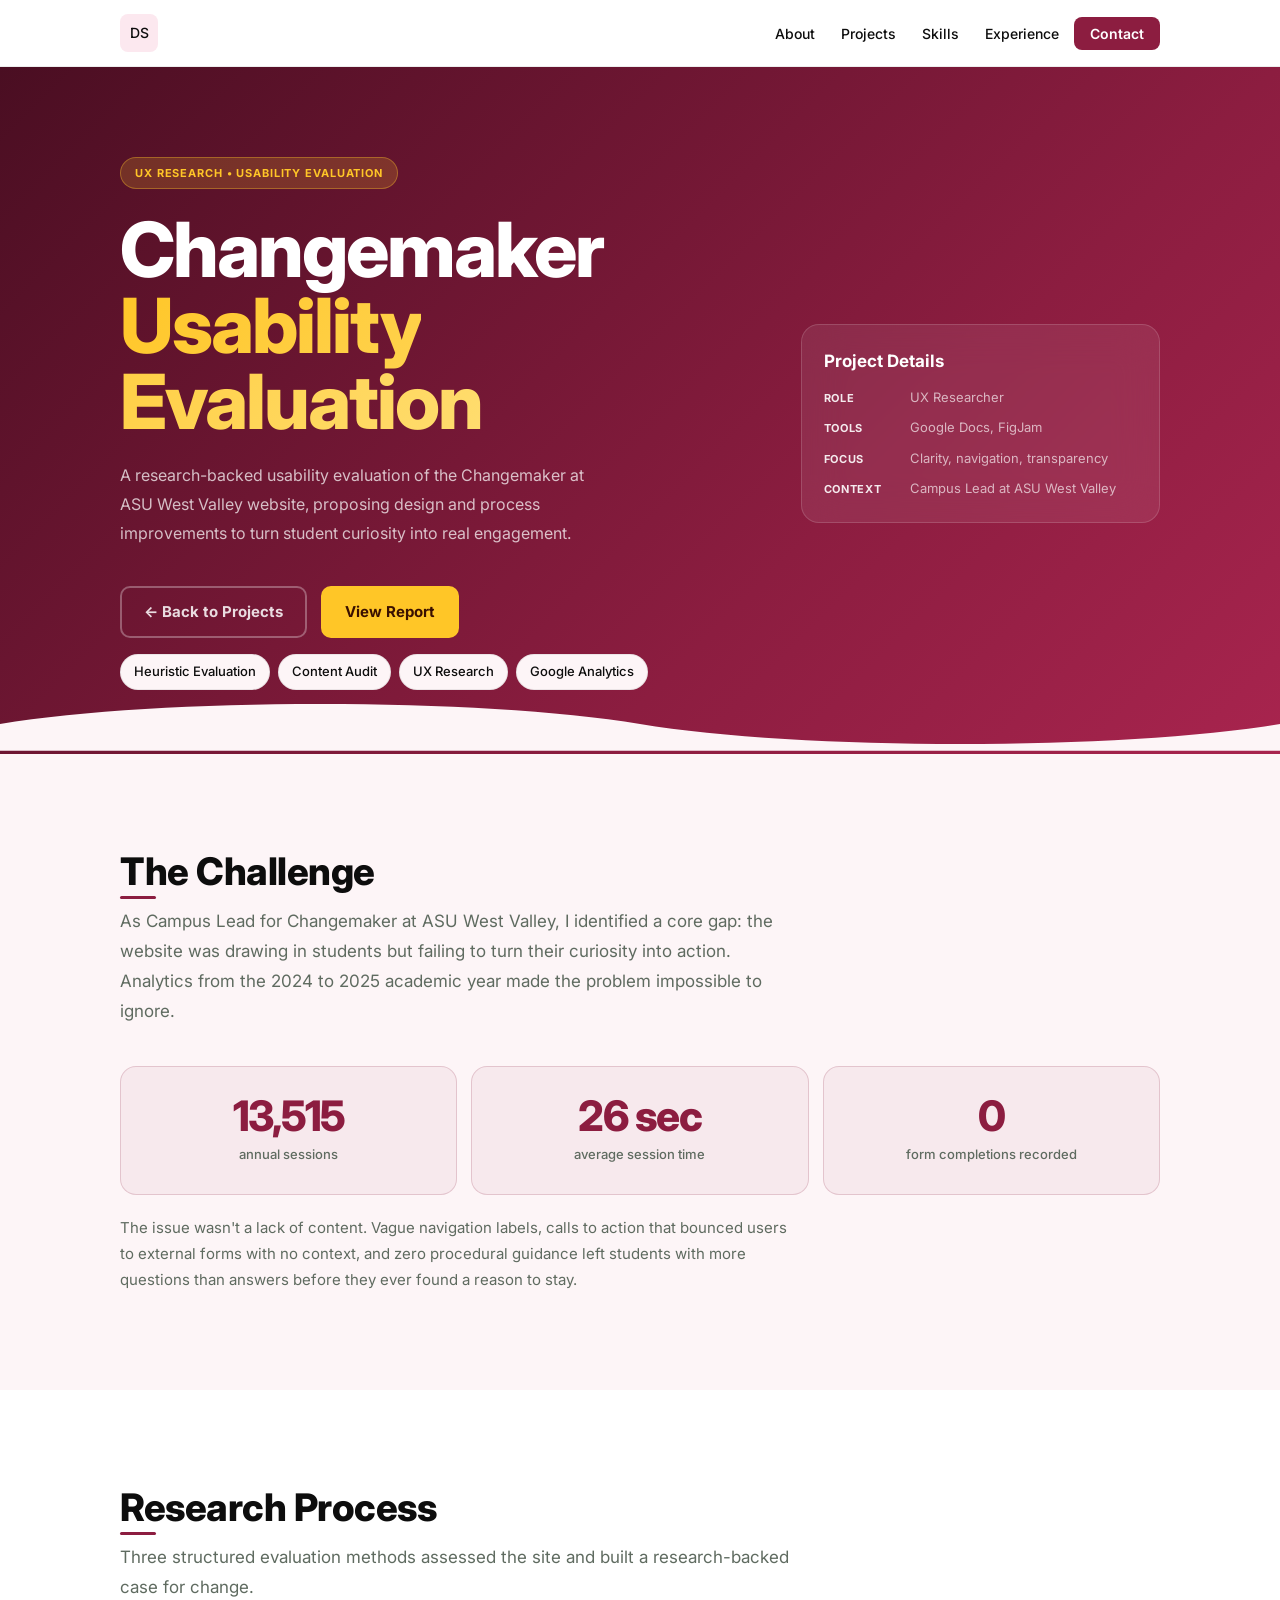
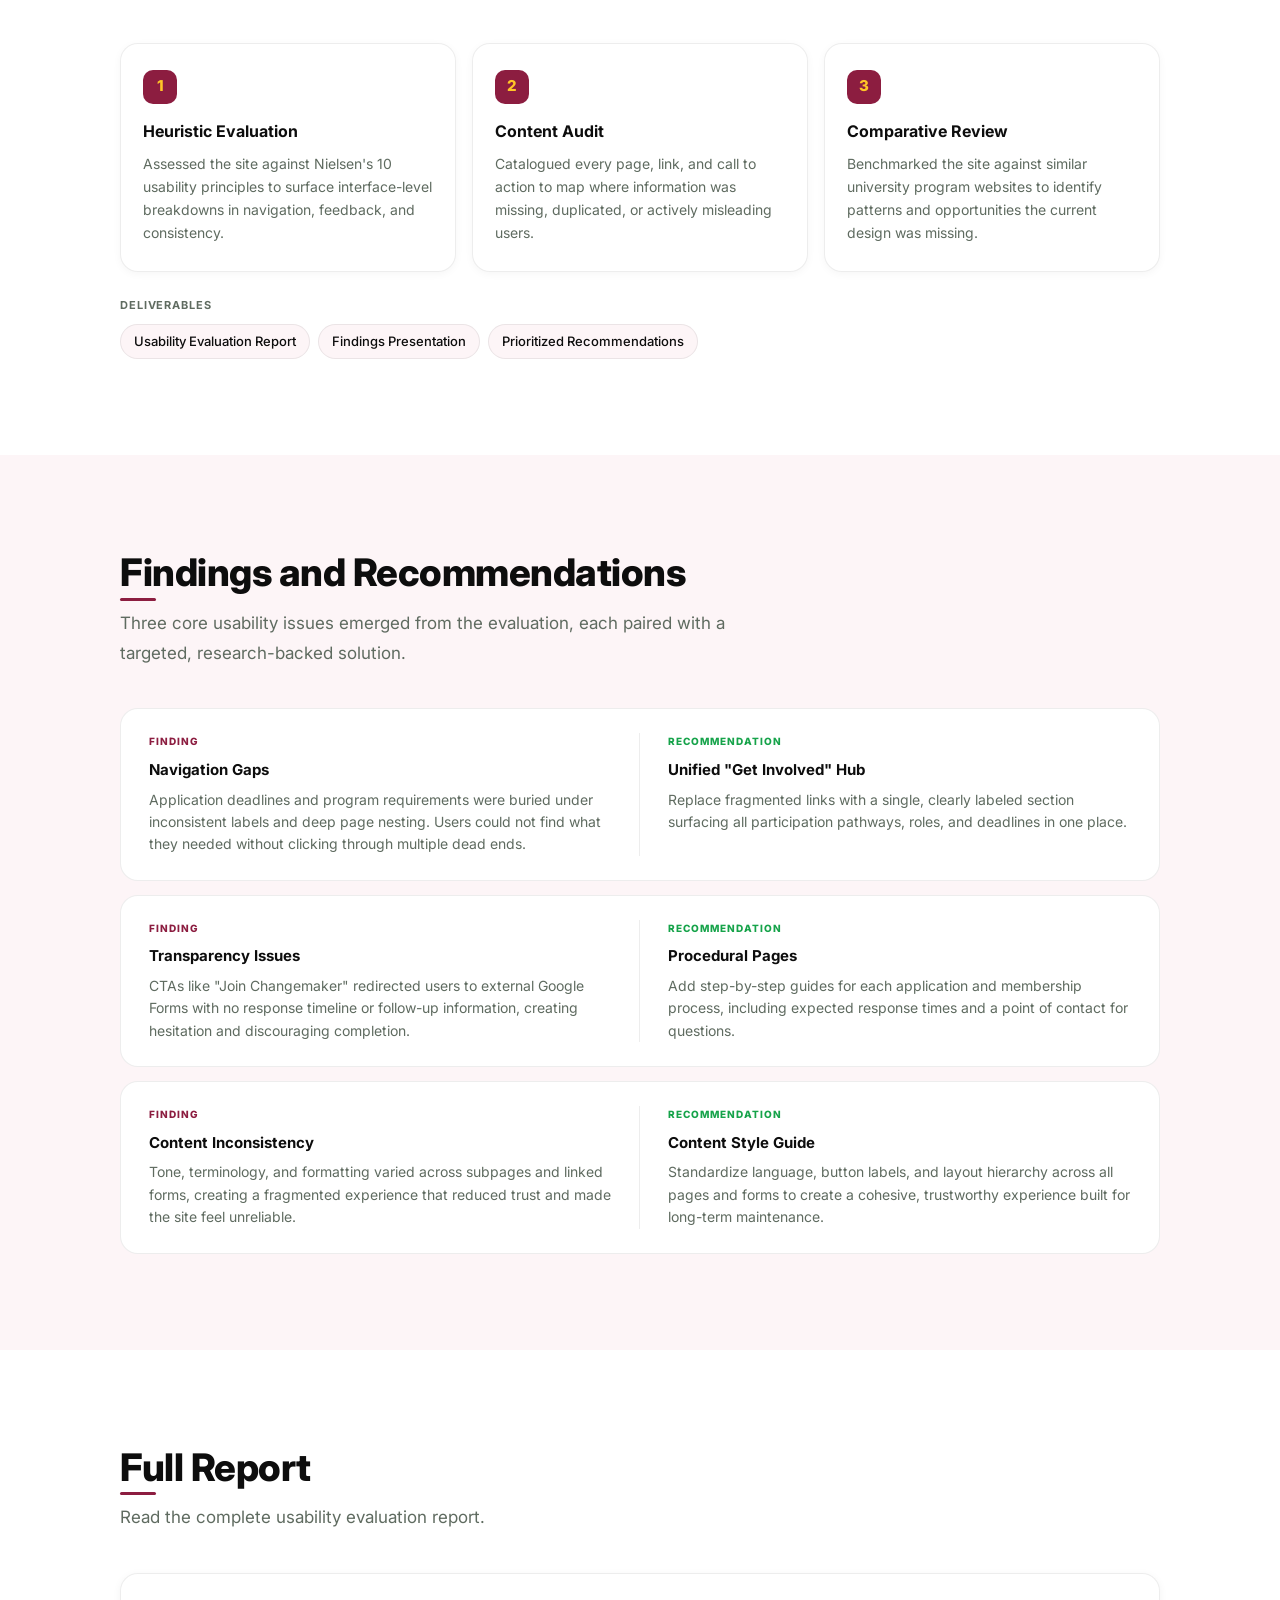
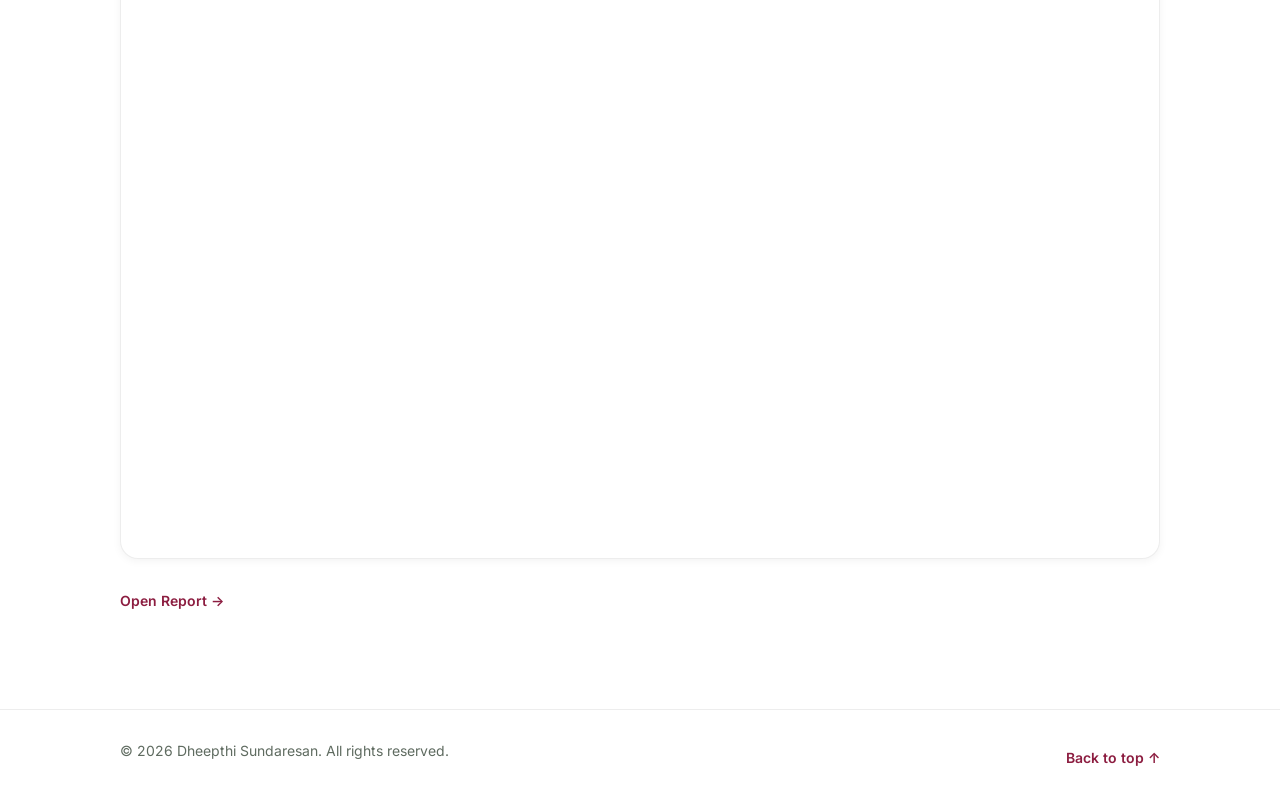
==== commit 023bc9c7: "changes made" ====
--- a/changemaker.html
+++ b/changemaker.html
@@ -175,7 +175,7 @@
     .finding-col h3 { font-size: 15px; font-weight: 700; margin-bottom: 6px; }
     .finding-col p  { font-size: 14px; color: var(--text-muted); line-height: 1.6; margin: 0; }
 
-    .hero-wave path { fill: var(--bg-alt); }
+    .hero-wave::after { background-image: url("data:image/svg+xml,<svg xmlns='http://www.w3.org/2000/svg' viewBox='0 0 1440 60'><path d='M0,30 C180,0 540,0 720,30 C900,60 1260,60 1440,30 L1440,60 L0,60 Z' fill='%23fdf5f7'/></svg>"); }
 
     @media (max-width: 700px) {
       .stats-row { grid-template-columns: 1fr; }
@@ -238,16 +238,7 @@
         </div>
       </div>
 
-      <div class="hero-wave" aria-hidden="true">
-        <div class="hero-wave-track">
-          <svg xmlns="http://www.w3.org/2000/svg" viewBox="0 0 1440 60" preserveAspectRatio="none">
-            <path d="M0,30 C180,0 540,0 720,30 C900,60 1260,60 1440,30 L1440,60 L0,60 Z"/>
-          </svg>
-          <svg xmlns="http://www.w3.org/2000/svg" viewBox="0 0 1440 60" preserveAspectRatio="none">
-            <path d="M0,30 C180,0 540,0 720,30 C900,60 1260,60 1440,30 L1440,60 L0,60 Z"/>
-          </svg>
-        </div>
-      </div>
+      <div class="hero-wave" aria-hidden="true"></div>
     </section>
 
     <!-- THE CHALLENGE -->
--- a/style.css
+++ b/style.css
@@ -375,30 +375,24 @@
   bottom: 0;
   left: 0;
   width: 100%;
+  height: 60px;
   overflow: hidden;
-  line-height: 0;
   pointer-events: none;
 }
 
-.hero-wave-track {
-  display: flex;
-  animation: wave-flow 10s linear infinite;
+.hero-wave::after {
+  content: '';
+  display: block;
+  width: 200%;
+  height: 100%;
+  background-image: url("data:image/svg+xml,<svg xmlns='http://www.w3.org/2000/svg' viewBox='0 0 1440 60'><path d='M0,30 C180,0 540,0 720,30 C900,60 1260,60 1440,30 L1440,60 L0,60 Z' fill='%23f0fdf4'/></svg>");
+  background-repeat: repeat-x;
+  background-size: 50% 100%;
+  animation: wave-slide 10s linear infinite;
   will-change: transform;
 }
 
-.hero-wave-track svg {
-  display: block;
-  width: 100vw;
-  min-width: 100vw;
-  height: 60px;
-  flex-shrink: 0;
-}
-
-.hero-wave path {
-  fill: var(--bg-alt);
-}
-
-@keyframes wave-flow {
+@keyframes wave-slide {
   from { transform: translateX(0); }
   to   { transform: translateX(-50%); }
 }
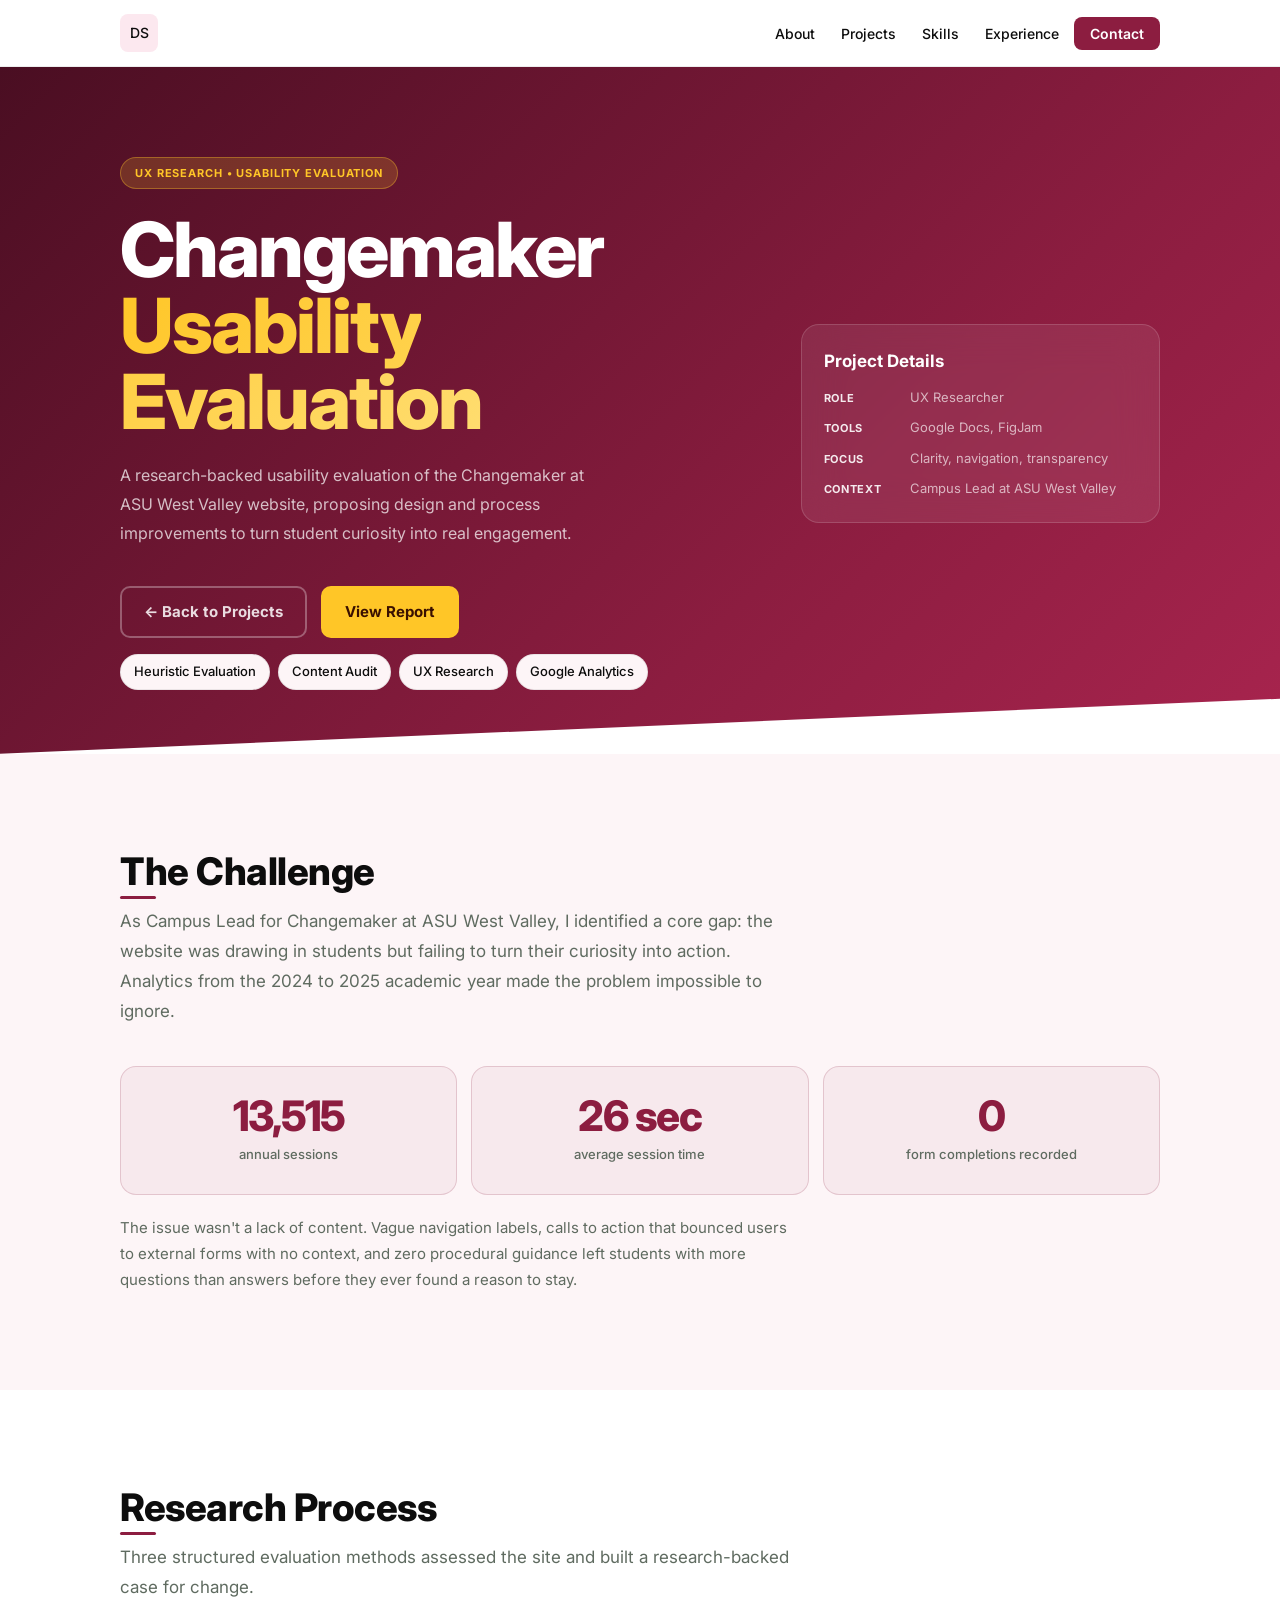
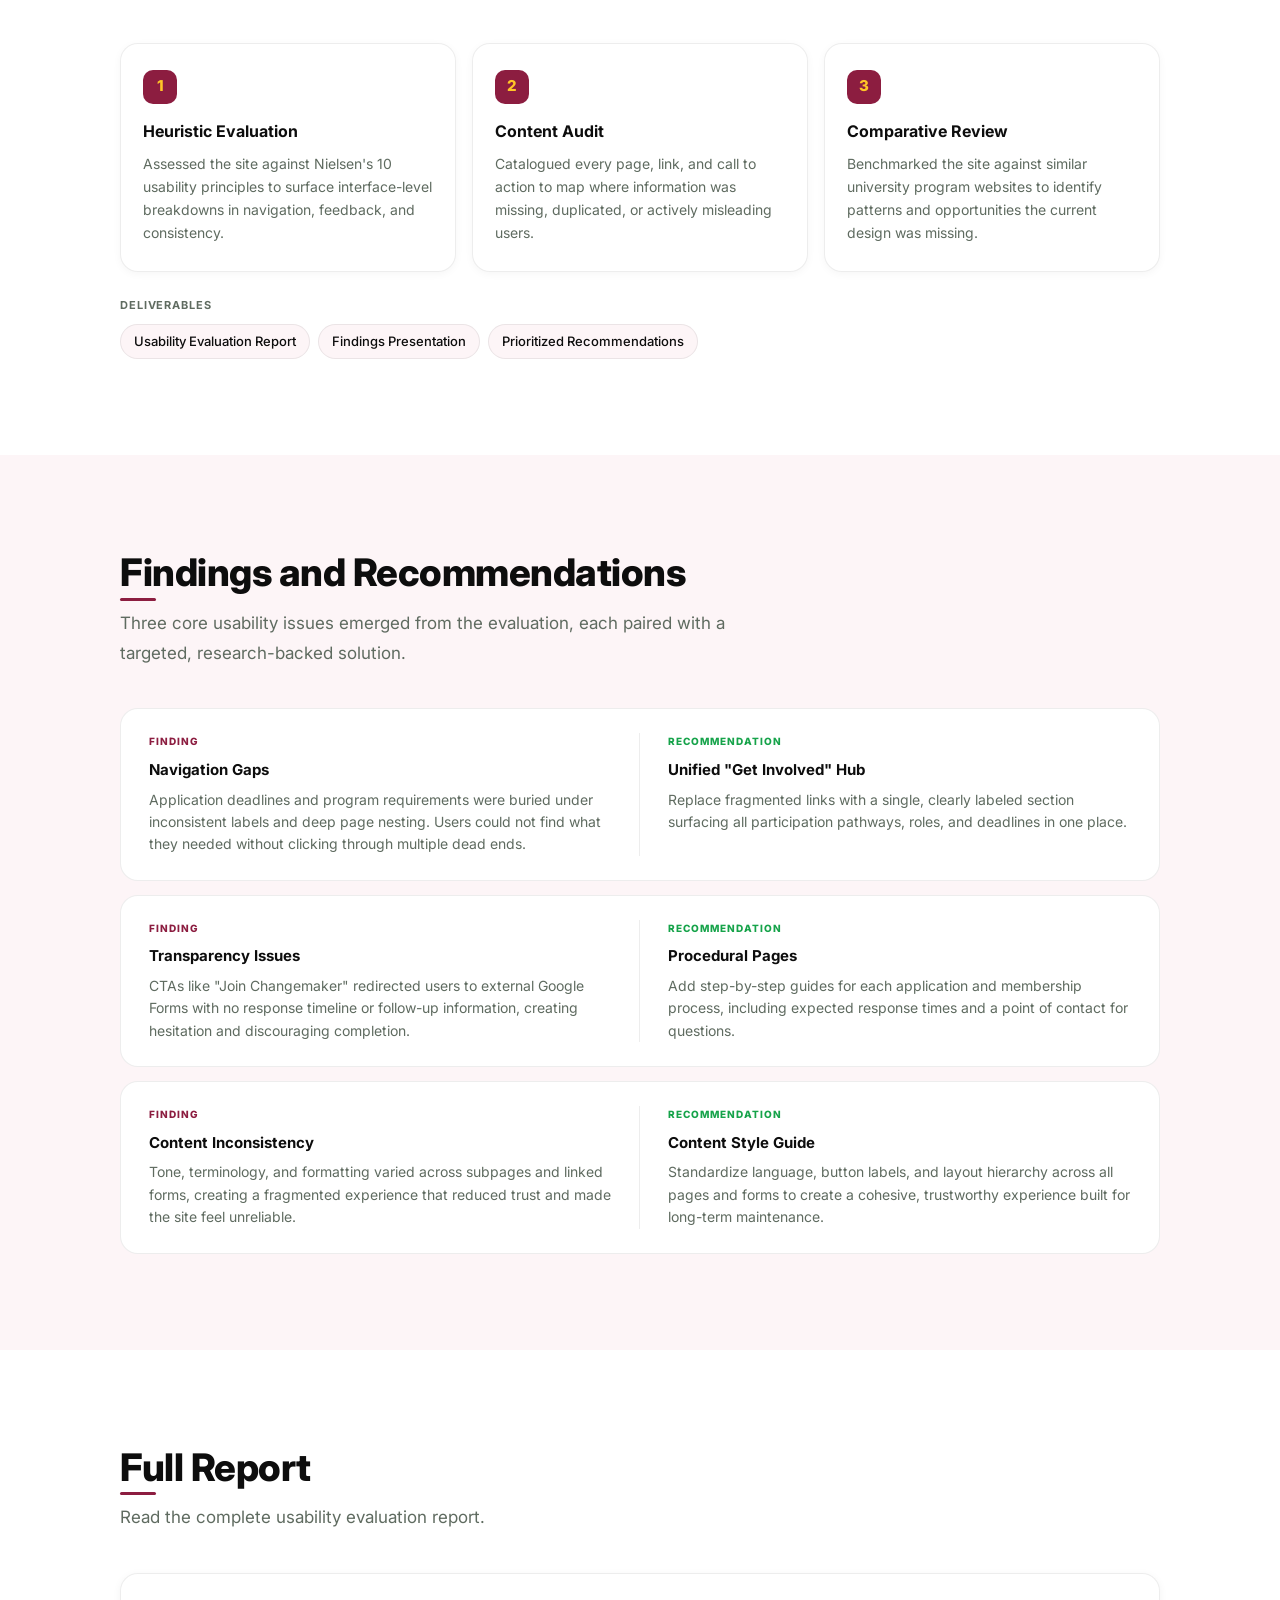
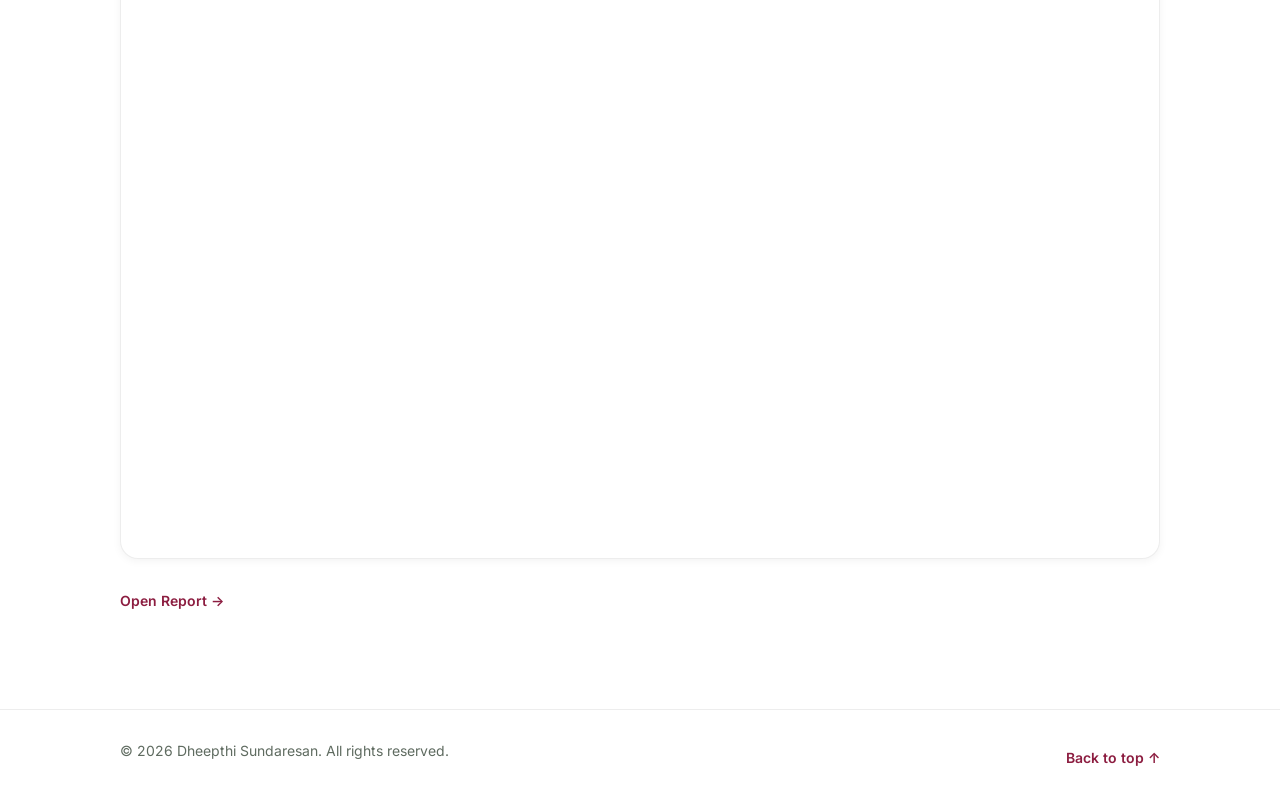
==== commit 0bab9a23: "changes made" ====
--- a/changemaker.html
+++ b/changemaker.html
@@ -175,7 +175,6 @@
     .finding-col h3 { font-size: 15px; font-weight: 700; margin-bottom: 6px; }
     .finding-col p  { font-size: 14px; color: var(--text-muted); line-height: 1.6; margin: 0; }
 
-    .hero-wave::after { background-image: url("data:image/svg+xml,<svg xmlns='http://www.w3.org/2000/svg' viewBox='0 0 1440 60'><path d='M0,30 C180,0 540,0 720,30 C900,60 1260,60 1440,30 L1440,60 L0,60 Z' fill='%23fdf5f7'/></svg>"); }
 
     @media (max-width: 700px) {
       .stats-row { grid-template-columns: 1fr; }
@@ -238,7 +237,6 @@
         </div>
       </div>
 
-      <div class="hero-wave" aria-hidden="true"></div>
     </section>
 
     <!-- THE CHALLENGE -->
--- a/style.css
+++ b/style.css
@@ -181,9 +181,10 @@
 .hero {
   position: relative;
   background: #ffffff;
-  padding: 90px 0 68px;
+  padding: 90px 0 100px;
   overflow: hidden;
   box-shadow: 0 4px 32px rgba(0, 0, 0, 0.04);
+  clip-path: polygon(0 0, 100% 0, 100% 92%, 0 100%);
 }
 
 /* Pastel blob shapes */
@@ -367,35 +368,6 @@
   pointer-events: none;
 }
 
-/* ===========================
-   HERO WAVE
-   =========================== */
-.hero-wave {
-  position: absolute;
-  bottom: 0;
-  left: 0;
-  width: 100%;
-  height: 60px;
-  overflow: hidden;
-  pointer-events: none;
-}
-
-.hero-wave::after {
-  content: '';
-  display: block;
-  width: 200%;
-  height: 100%;
-  background-image: url("data:image/svg+xml,<svg xmlns='http://www.w3.org/2000/svg' viewBox='0 0 1440 60'><path d='M0,30 C180,0 540,0 720,30 C900,60 1260,60 1440,30 L1440,60 L0,60 Z' fill='%23f0fdf4'/></svg>");
-  background-repeat: repeat-x;
-  background-size: 50% 100%;
-  animation: wave-slide 10s linear infinite;
-  will-change: transform;
-}
-
-@keyframes wave-slide {
-  from { transform: translateX(0); }
-  to   { transform: translateX(-50%); }
-}
 
 /* ===========================
    CURSOR SPARKLE
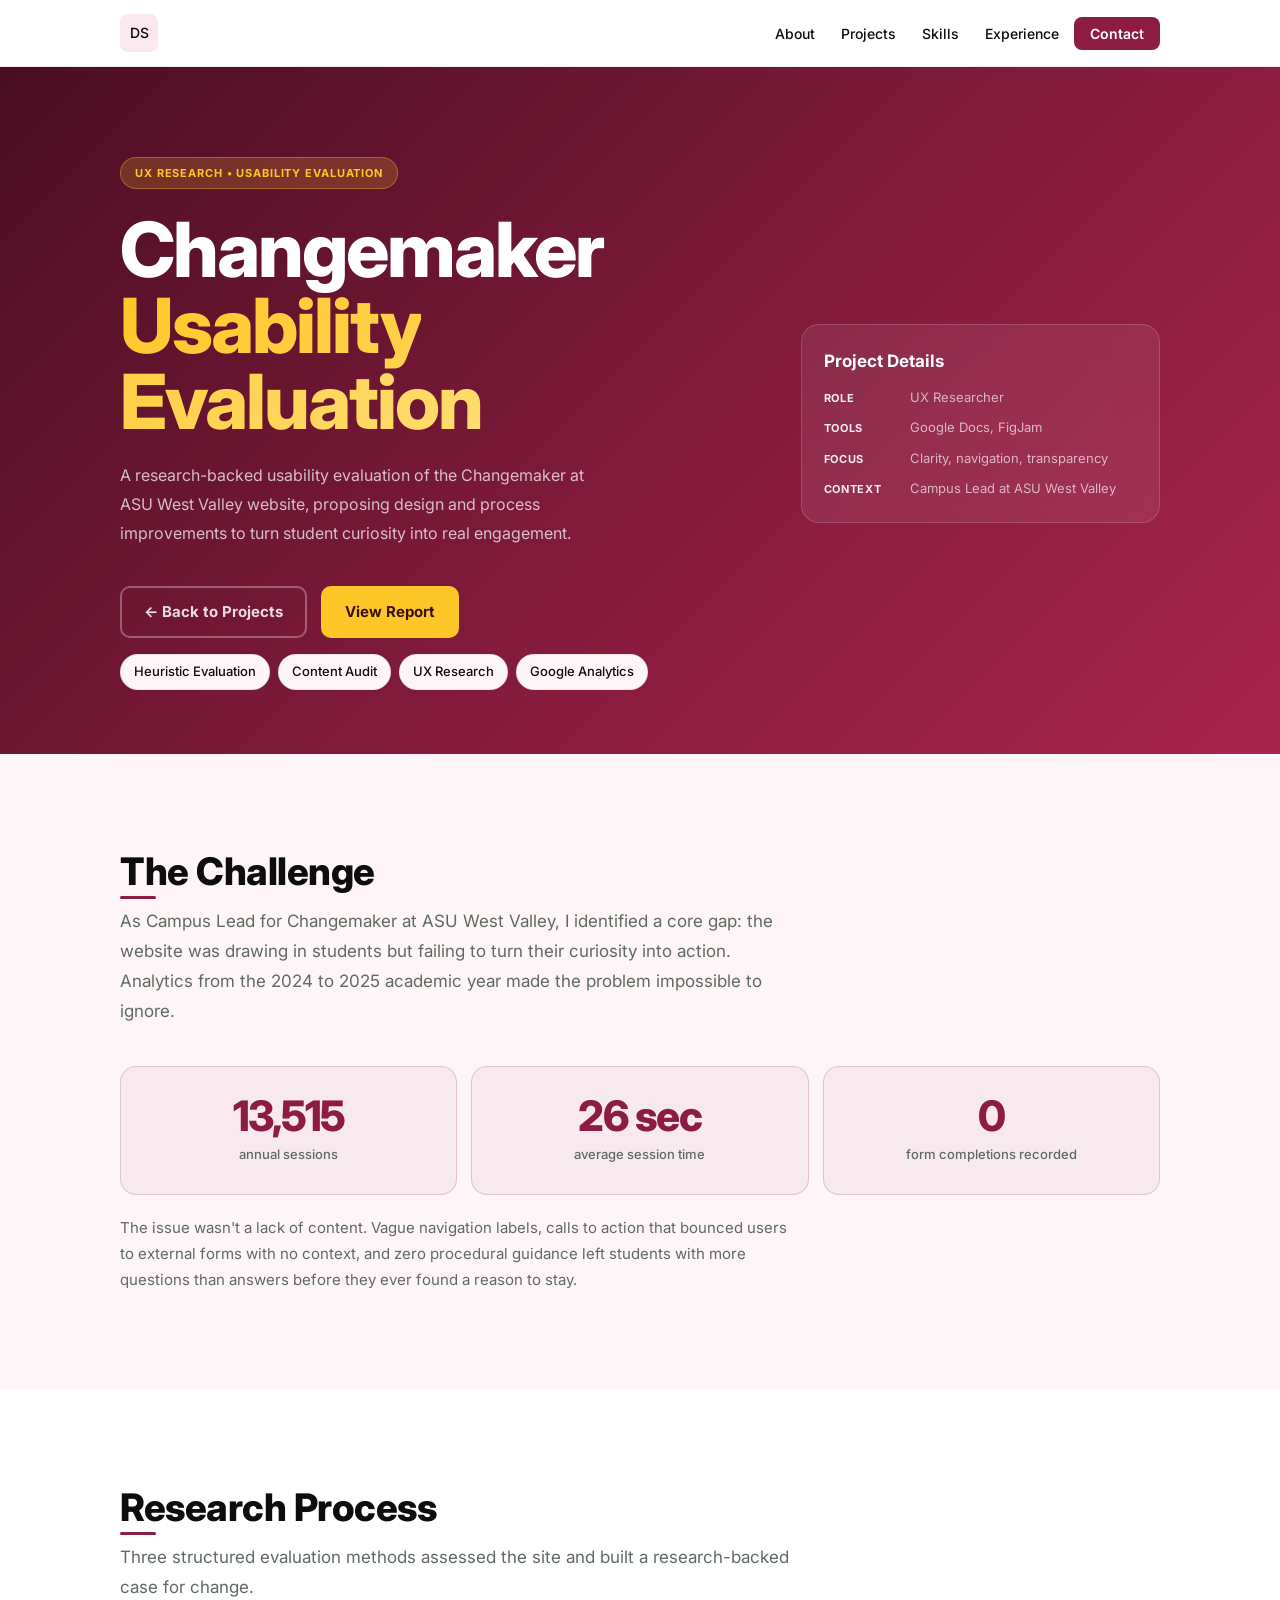
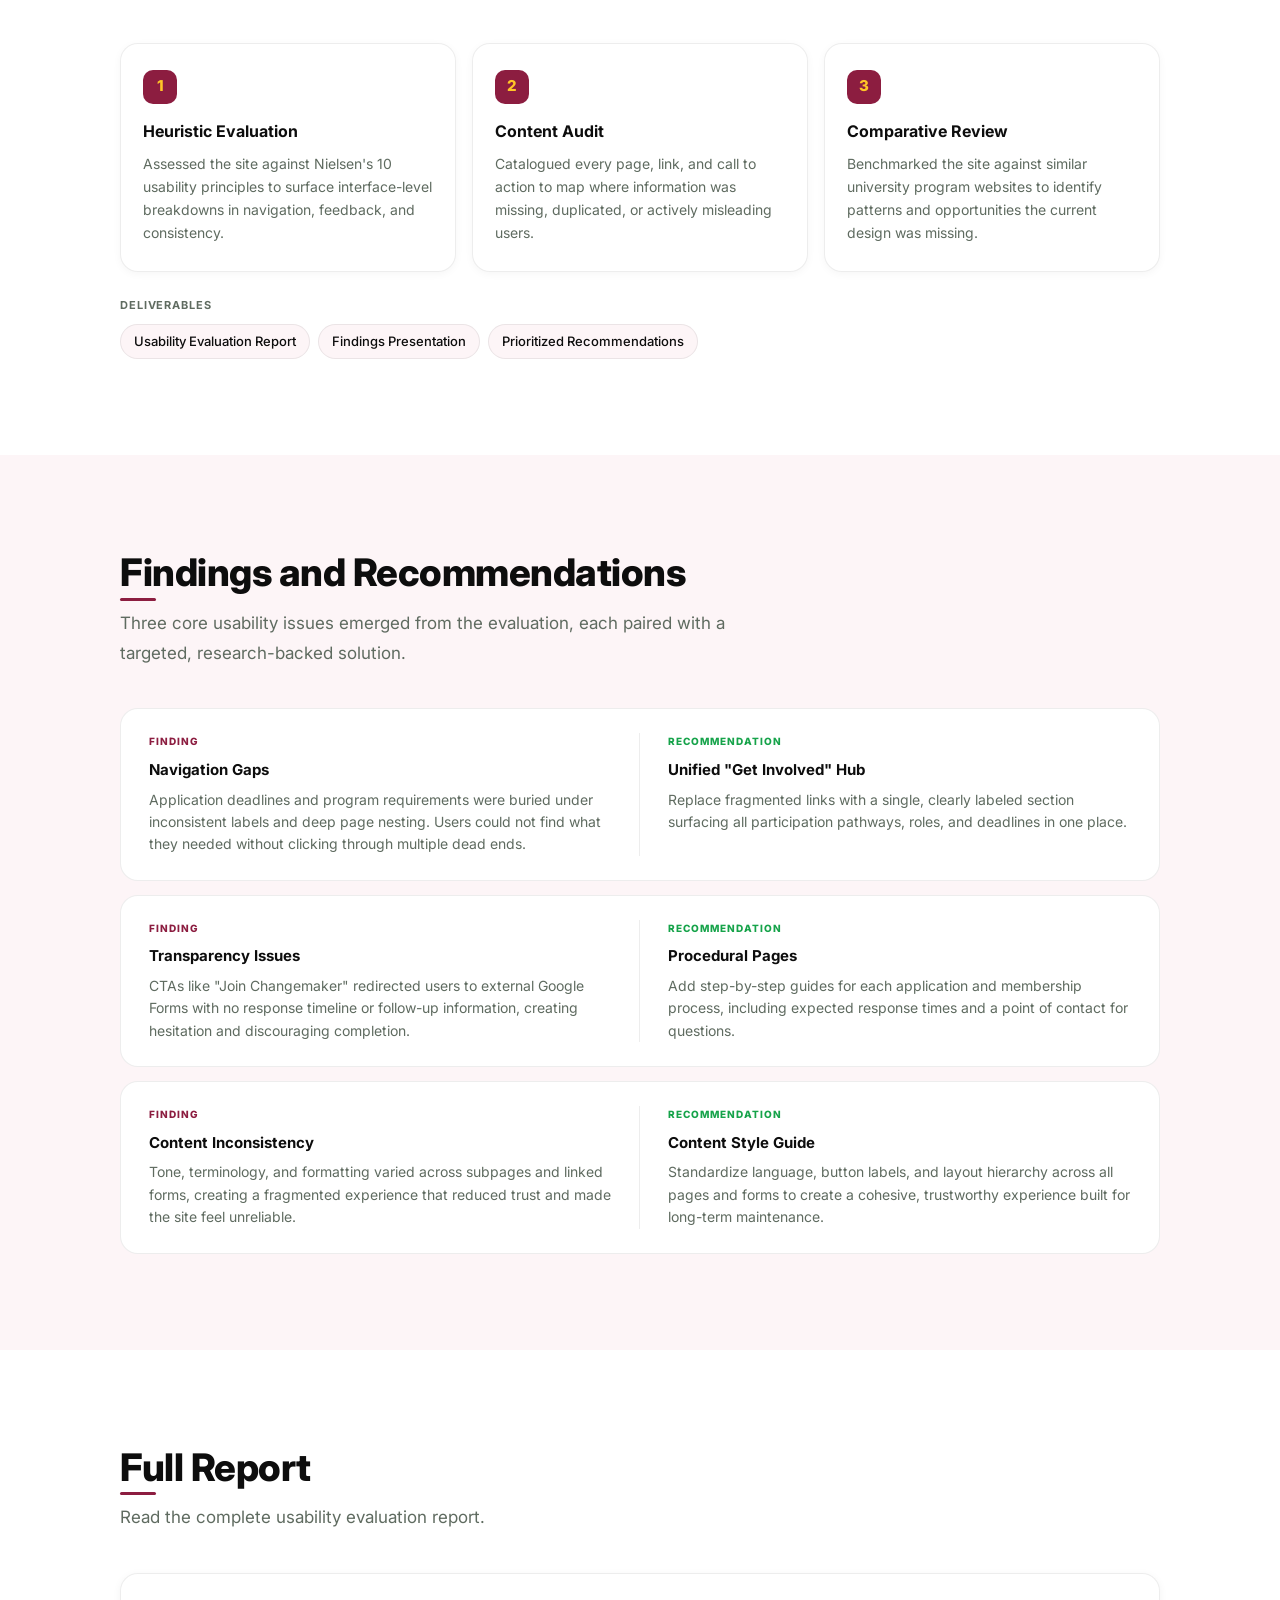
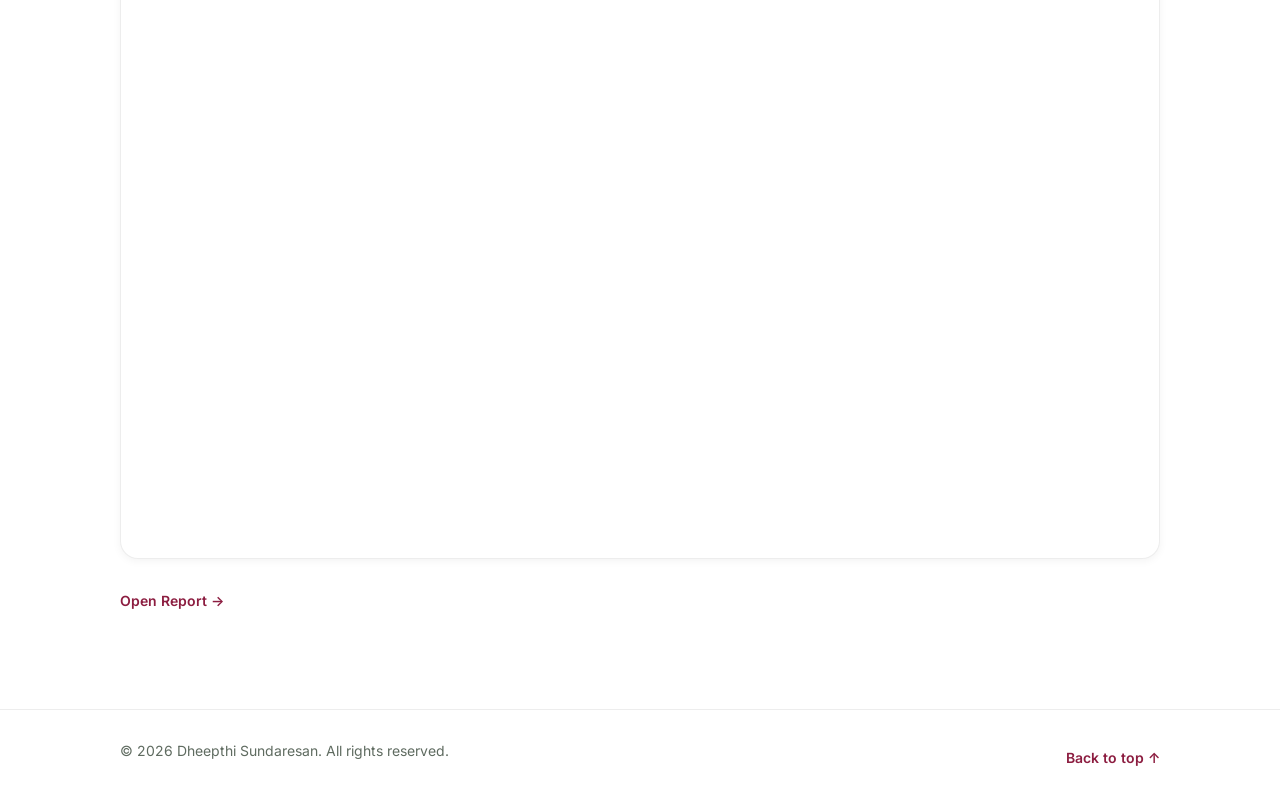
==== commit ffd23b29: "change" ====
--- a/changemaker.html
+++ b/changemaker.html
@@ -76,6 +76,7 @@
     }
 
     .section h2::after { background: #8C1D40; }
+    .hero-particles span { background: #FFC627; }
 
     .chip:hover {
       background: #fce8ef;
@@ -237,6 +238,19 @@
         </div>
       </div>
 
+      <div class="hero-particles" aria-hidden="true">
+        <span style="left:4%;  width:5px;height:5px; --dur:5.2s;--delay:0s;"></span>
+        <span style="left:12%; width:7px;height:7px; --dur:4.7s;--delay:1.3s;"></span>
+        <span style="left:22%; width:4px;height:4px; --dur:5.9s;--delay:0.6s;"></span>
+        <span style="left:33%; width:8px;height:8px; --dur:4.4s;--delay:2.0s;"></span>
+        <span style="left:44%; width:5px;height:5px; --dur:6.1s;--delay:0.8s;"></span>
+        <span style="left:55%; width:6px;height:6px; --dur:4.9s;--delay:1.8s;"></span>
+        <span style="left:65%; width:4px;height:4px; --dur:5.5s;--delay:0.4s;"></span>
+        <span style="left:74%; width:7px;height:7px; --dur:4.2s;--delay:2.5s;"></span>
+        <span style="left:83%; width:5px;height:5px; --dur:5.8s;--delay:1.1s;"></span>
+        <span style="left:92%; width:6px;height:6px; --dur:4.6s;--delay:0.9s;"></span>
+      </div>
+
     </section>
 
     <!-- THE CHALLENGE -->
--- a/style.css
+++ b/style.css
@@ -181,10 +181,9 @@
 .hero {
   position: relative;
   background: #ffffff;
-  padding: 90px 0 100px;
+  padding: 90px 0 68px;
   overflow: hidden;
   box-shadow: 0 4px 32px rgba(0, 0, 0, 0.04);
-  clip-path: polygon(0 0, 100% 0, 100% 92%, 0 100%);
 }
 
 /* Pastel blob shapes */
@@ -368,6 +367,34 @@
   pointer-events: none;
 }
 
+/* ===========================
+   HERO PARTICLES
+   =========================== */
+.hero-particles {
+  position: absolute;
+  bottom: 0;
+  left: 0;
+  width: 100%;
+  height: 110px;
+  pointer-events: none;
+  z-index: 1;
+}
+
+.hero-particles span {
+  position: absolute;
+  bottom: -10px;
+  border-radius: 3px;
+  background: var(--accent);
+  opacity: 0;
+  animation: particle-rise var(--dur, 5s) var(--delay, 0s) ease-in-out infinite;
+}
+
+@keyframes particle-rise {
+  0%   { transform: translateY(0) rotate(0deg);   opacity: 0; }
+  15%  { opacity: 0.55; }
+  85%  { opacity: 0.2; }
+  100% { transform: translateY(-120px) rotate(40deg); opacity: 0; }
+}
 
 /* ===========================
    CURSOR SPARKLE
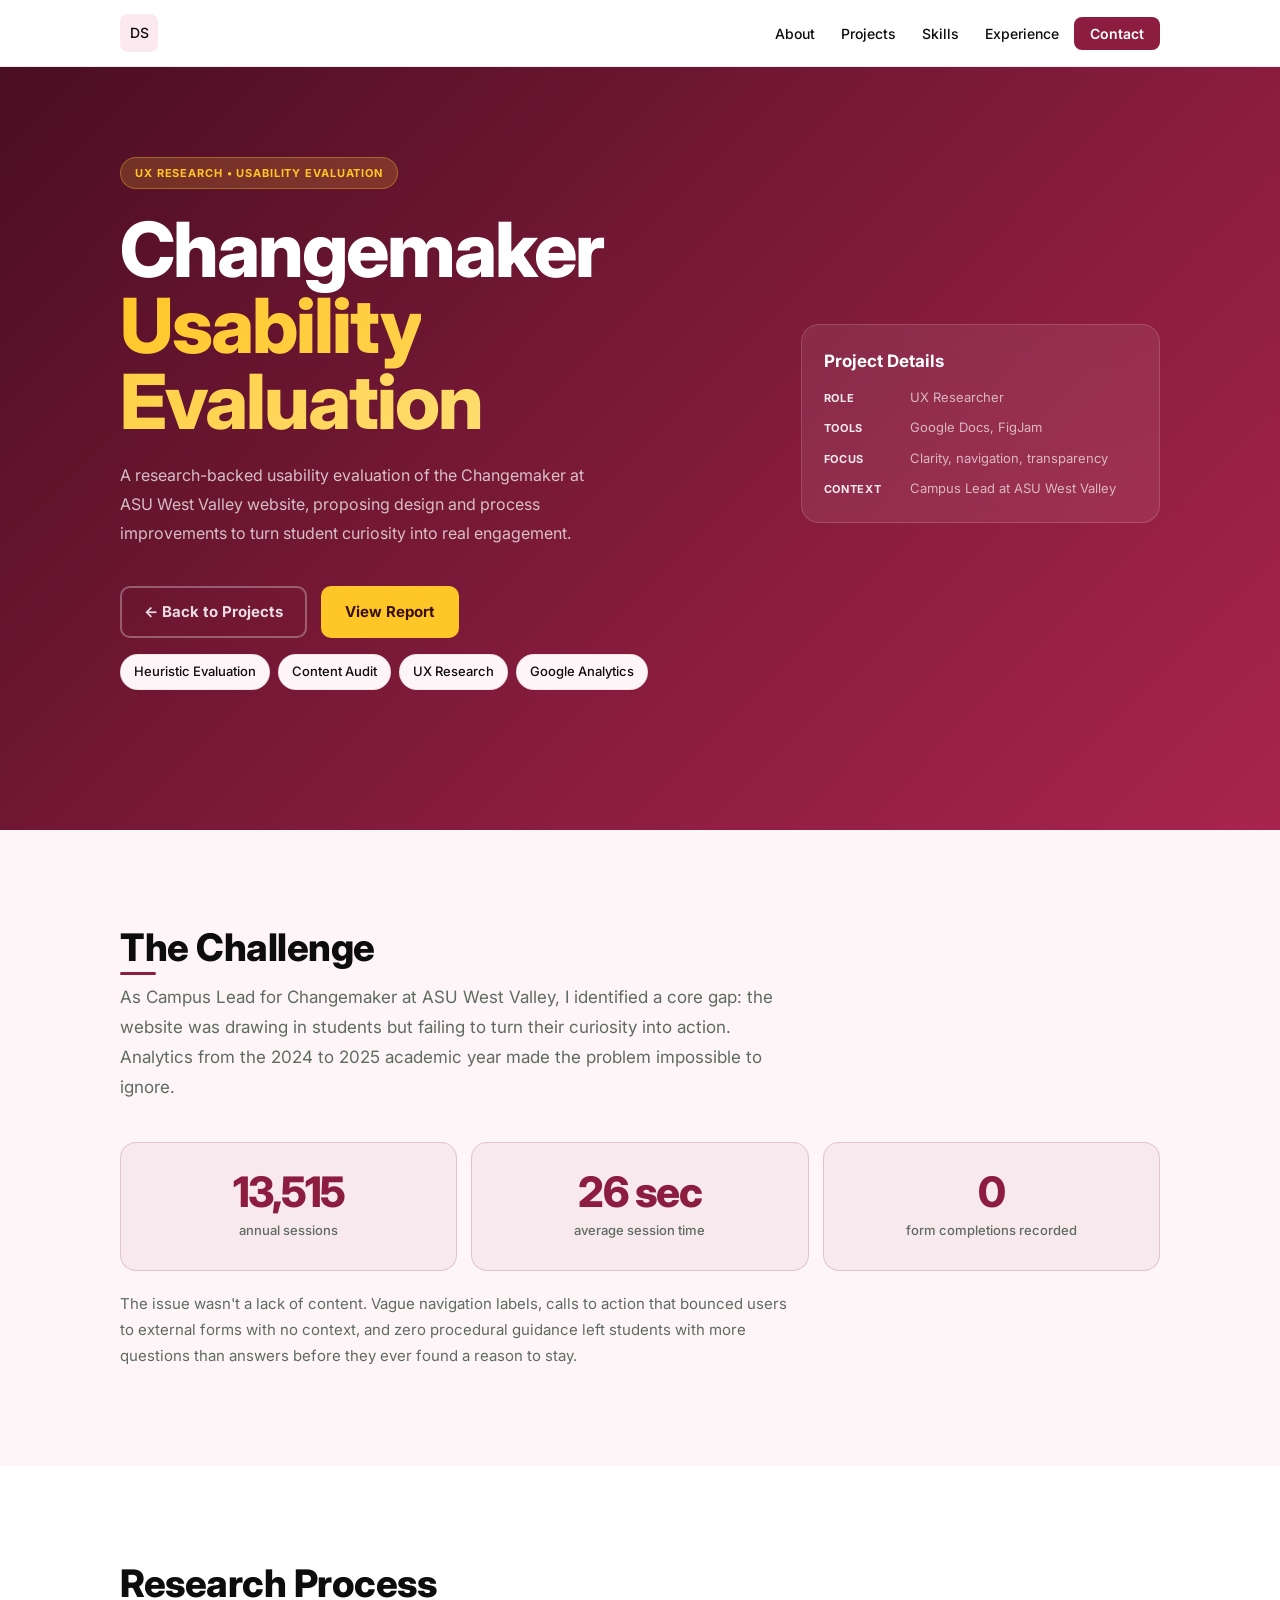
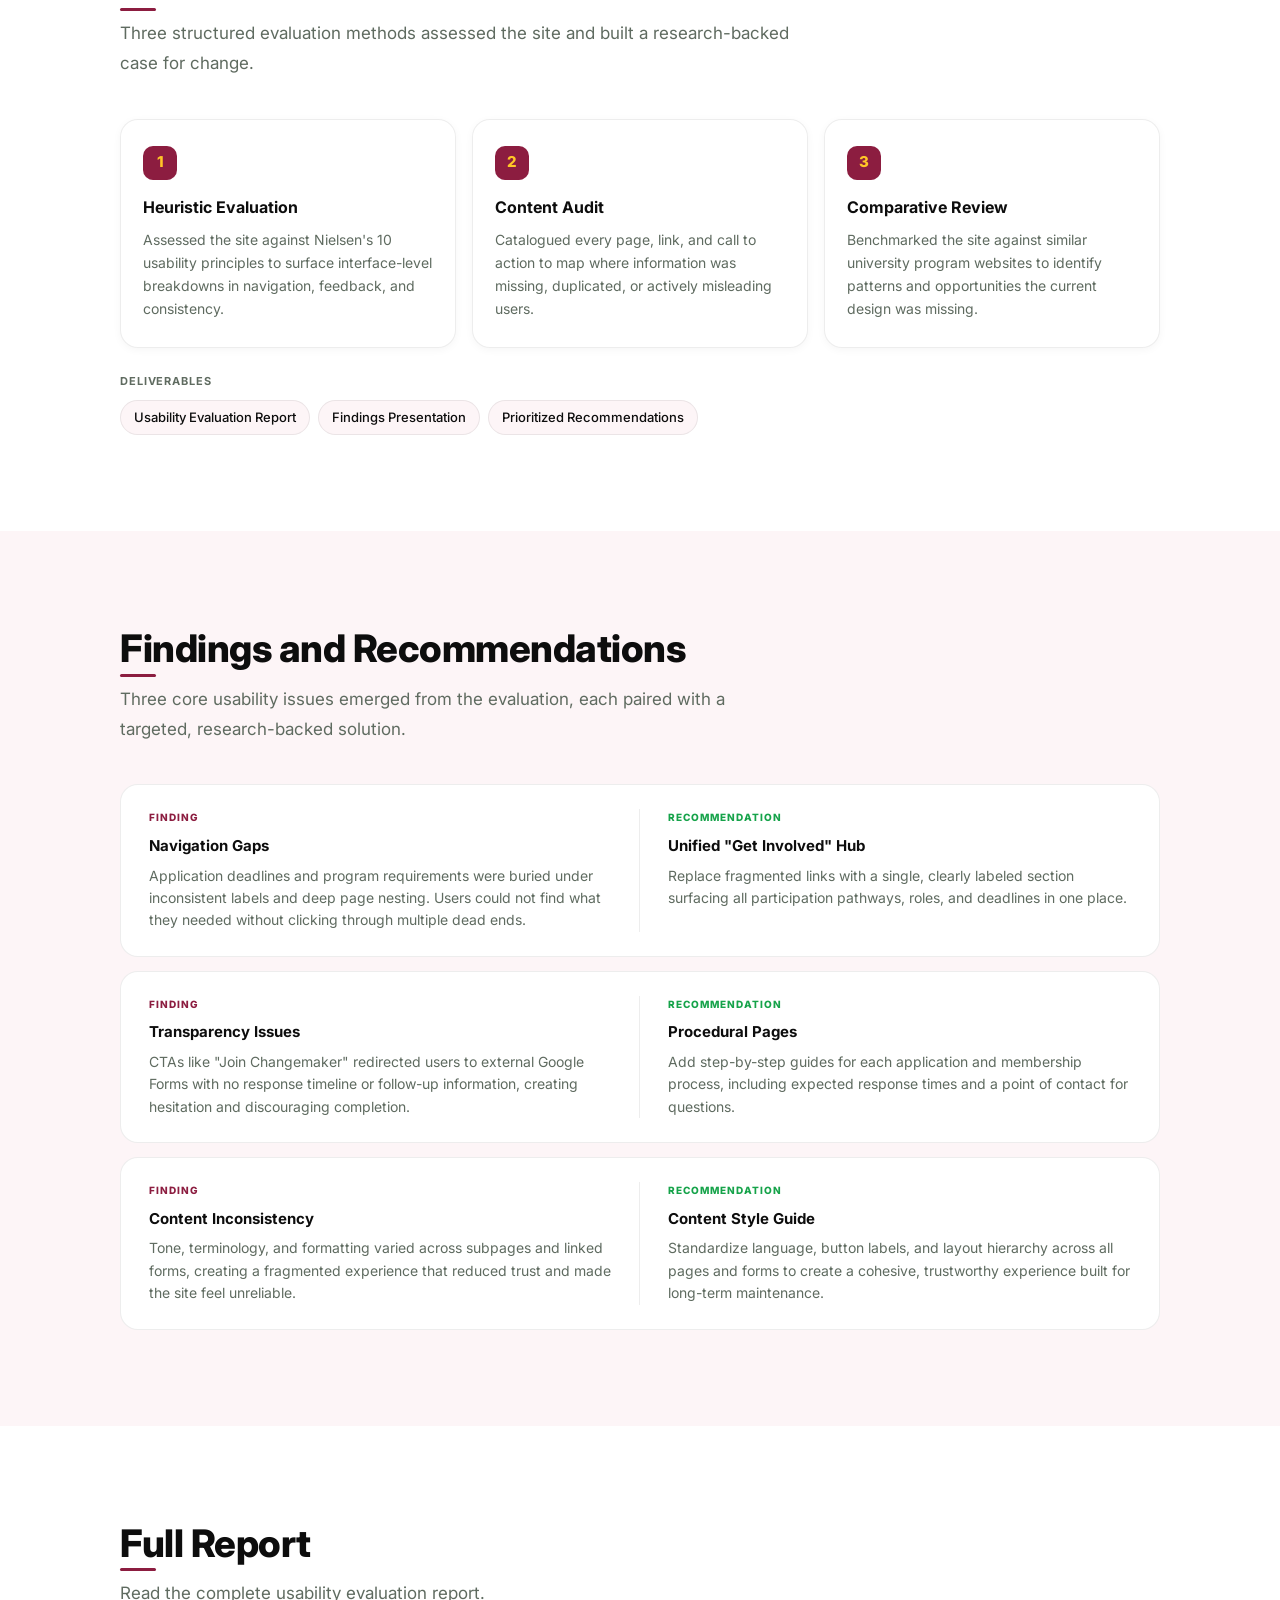
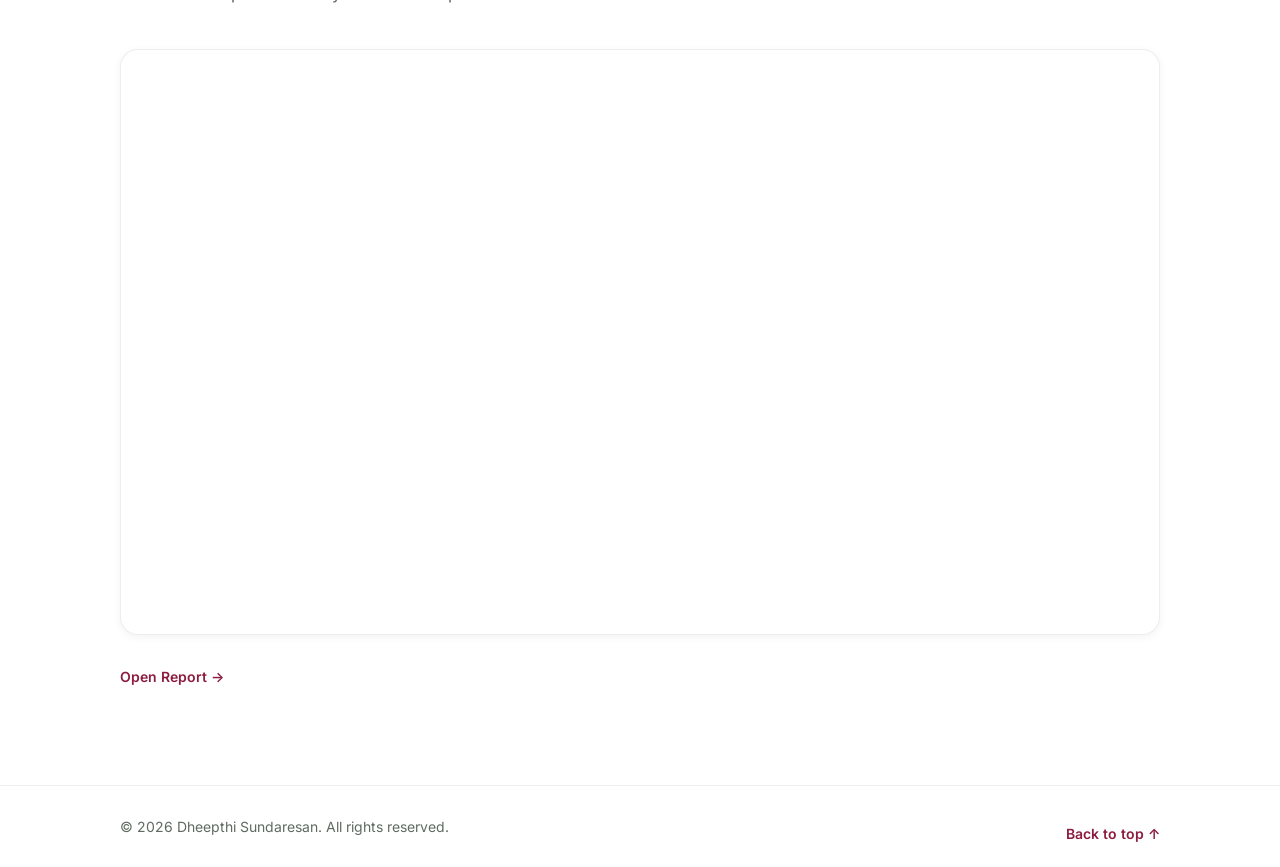
==== commit 8279c8ed: "change" ====
--- a/changemaker.html
+++ b/changemaker.html
@@ -20,7 +20,7 @@
     .hero {
       background: linear-gradient(135deg, #4a0e22 0%, #8C1D40 65%, #a8244e 100%);
       box-shadow: none;
-      padding-bottom: 64px;
+      padding-bottom: 140px;
     }
 
     .hero-blob { display: none; }
--- a/style.css
+++ b/style.css
@@ -181,7 +181,7 @@
 .hero {
   position: relative;
   background: #ffffff;
-  padding: 90px 0 68px;
+  padding: 90px 0 140px;
   overflow: hidden;
   box-shadow: 0 4px 32px rgba(0, 0, 0, 0.04);
 }
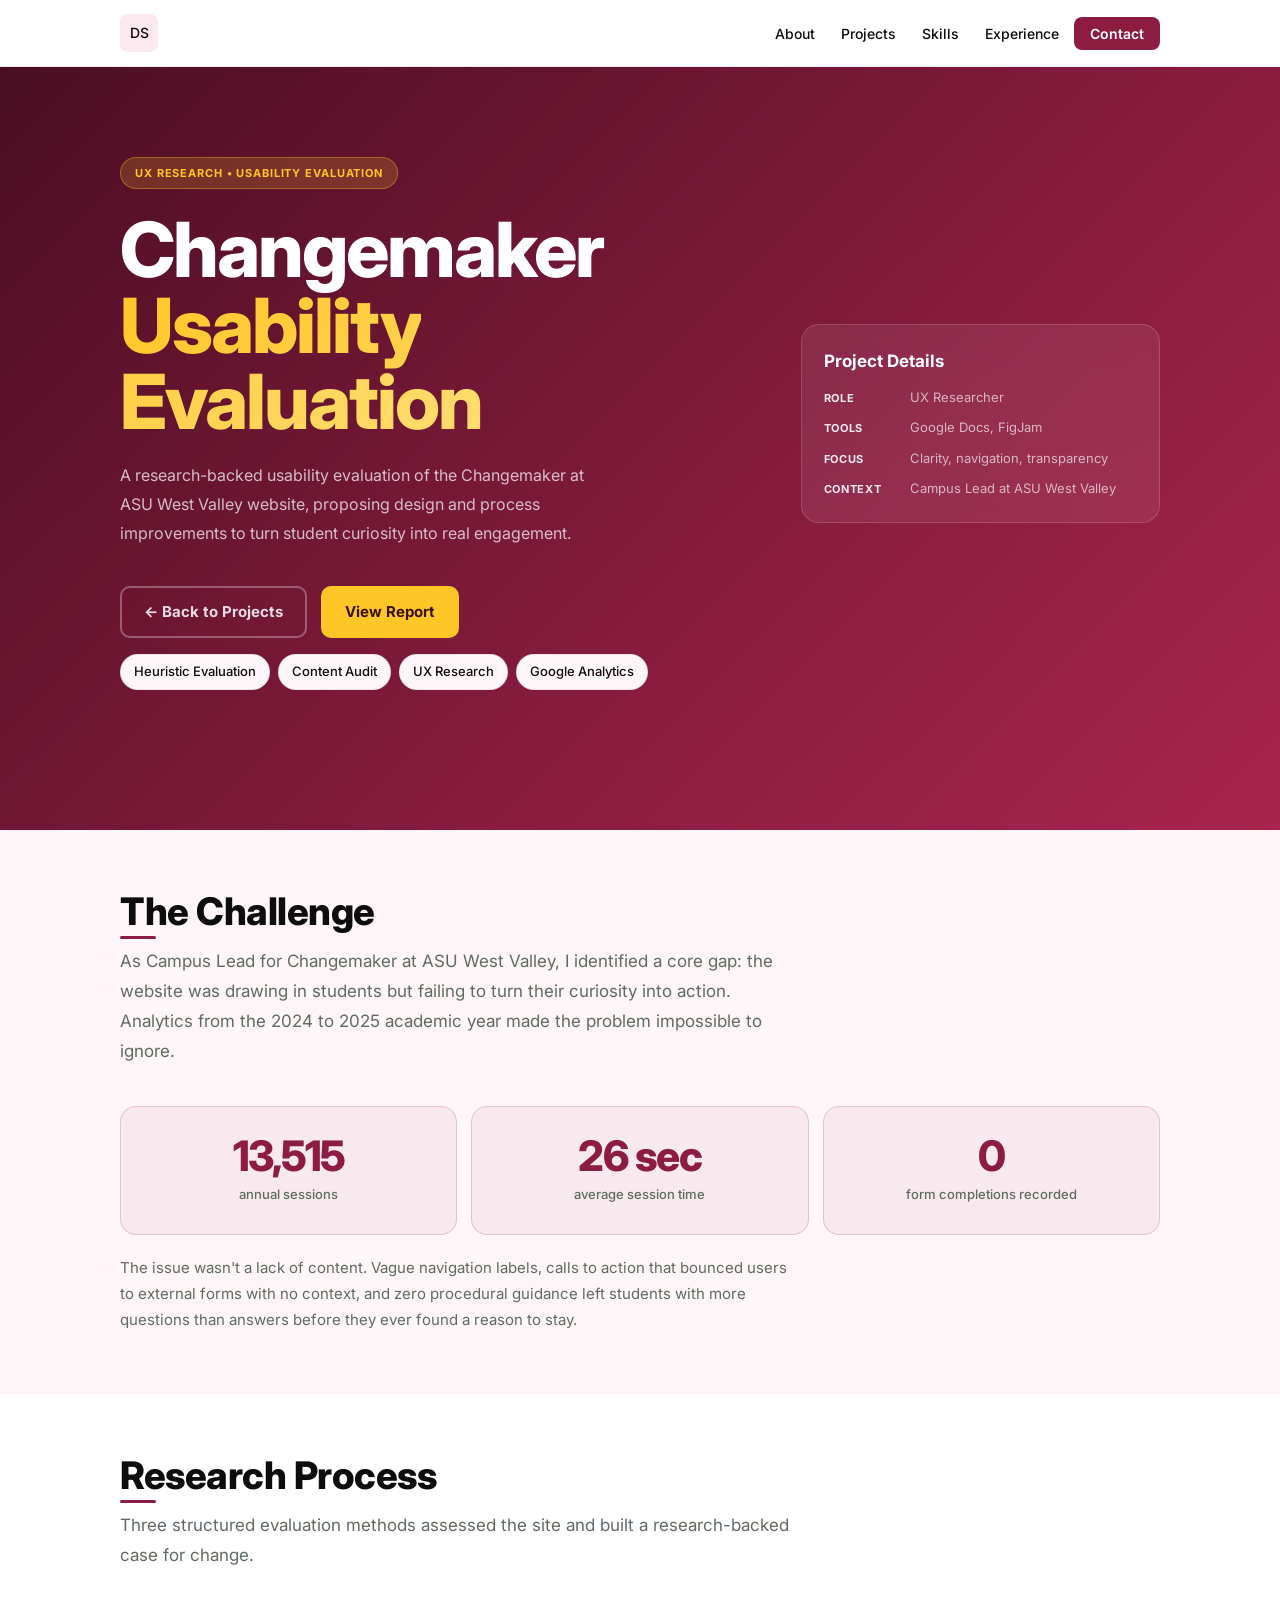
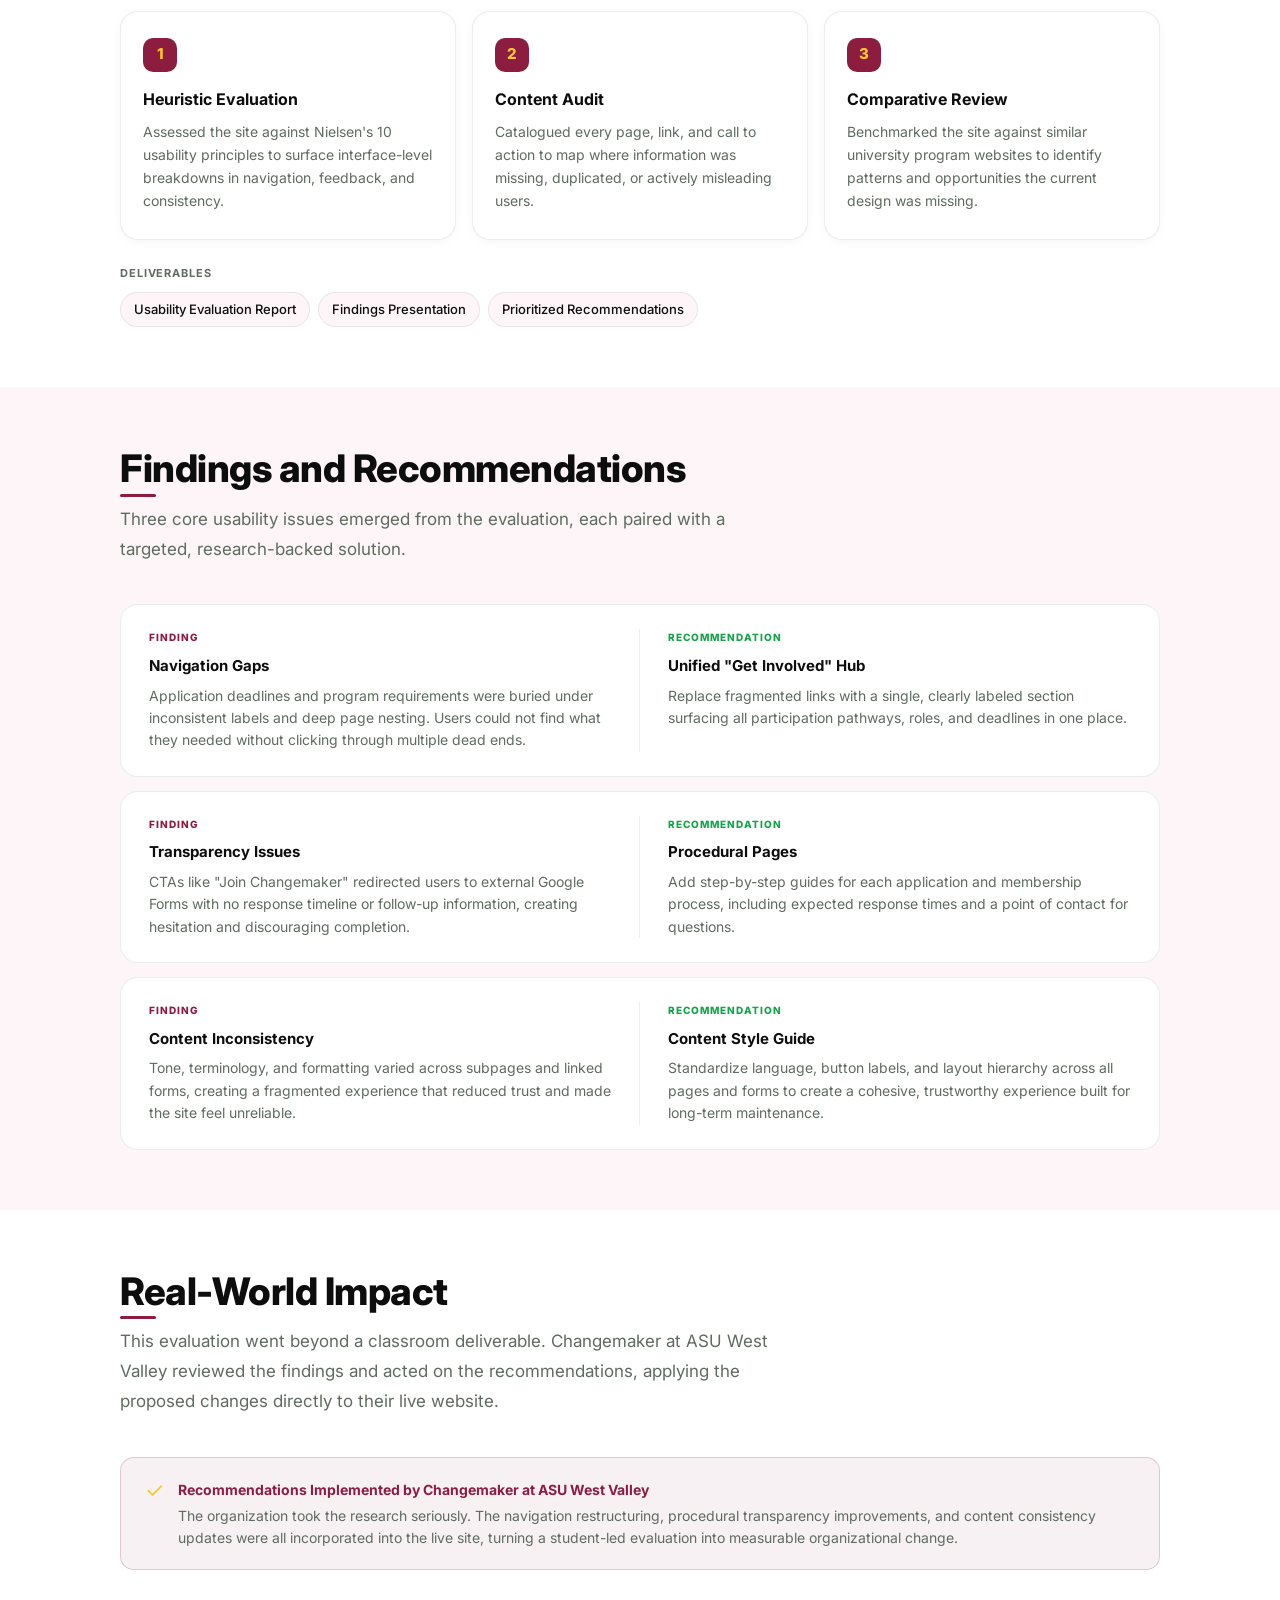
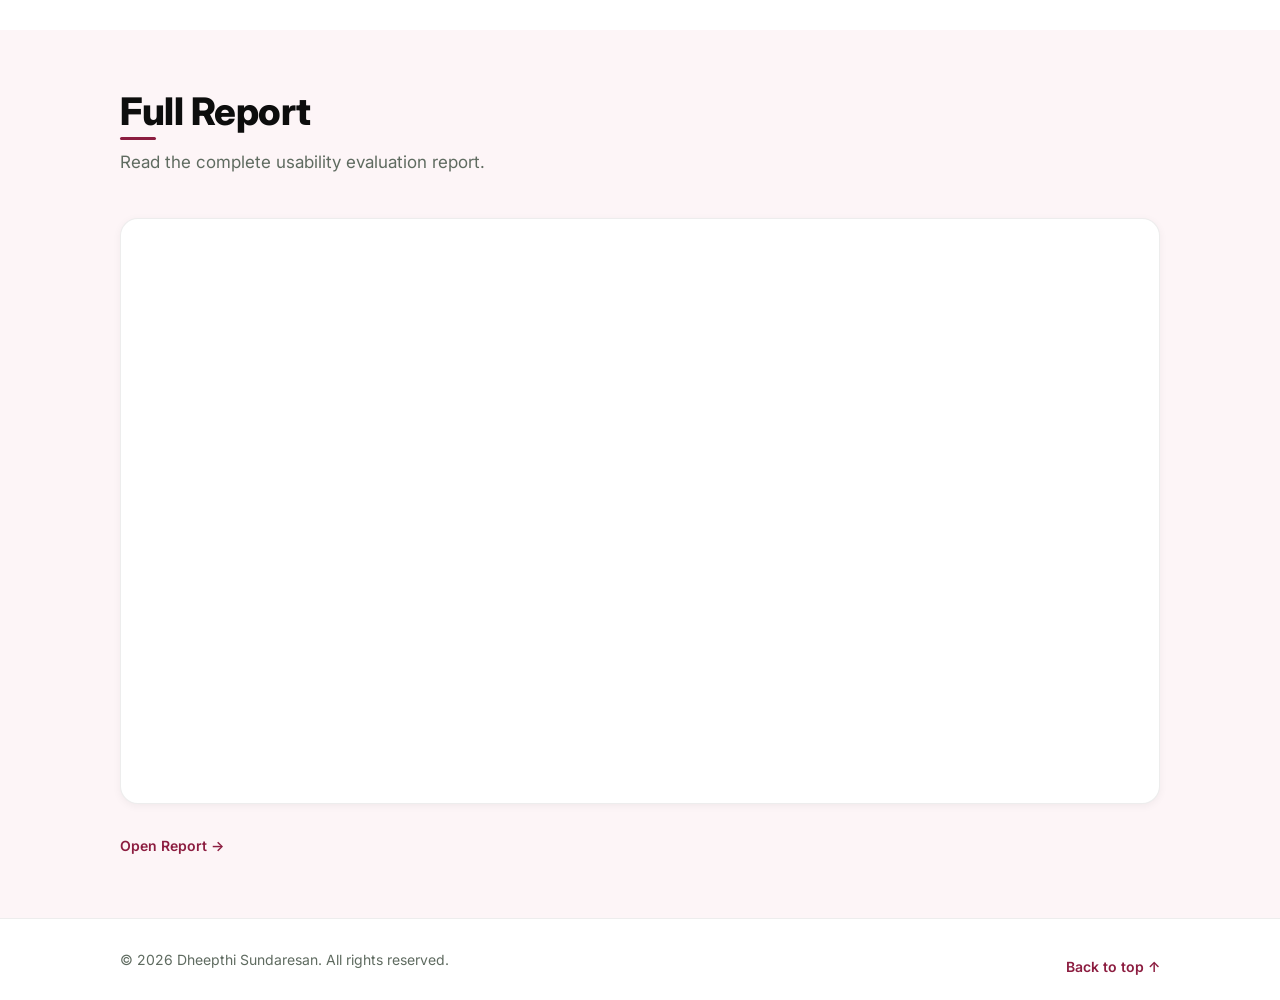
==== commit 942af4ff: "changed mabe stuff idk if it worked lolz" ====
--- a/changemaker.html
+++ b/changemaker.html
@@ -177,6 +177,37 @@
     .finding-col p  { font-size: 14px; color: var(--text-muted); line-height: 1.6; margin: 0; }
 
 
+    /* Impact callout */
+    .impact-callout {
+      background: rgba(140, 29, 64, 0.06);
+      border: 1.5px solid rgba(140, 29, 64, 0.2);
+      border-radius: 14px;
+      padding: 20px 24px;
+      display: flex;
+      gap: 14px;
+      align-items: flex-start;
+    }
+    .impact-callout-icon {
+      font-size: 22px;
+      line-height: 1;
+      flex-shrink: 0;
+      margin-top: 1px;
+      color: #FFC627;
+    }
+    .impact-callout strong {
+      display: block;
+      font-size: 14px;
+      font-weight: 700;
+      color: #8C1D40;
+      margin-bottom: 4px;
+    }
+    .impact-callout p {
+      margin: 0;
+      font-size: 14px;
+      color: var(--text-muted);
+      line-height: 1.6;
+    }
+
     @media (max-width: 700px) {
       .stats-row { grid-template-columns: 1fr; }
       .steps-row { grid-template-columns: 1fr; }
@@ -359,8 +390,23 @@
       </div>
     </section>
 
+    <!-- REAL-WORLD IMPACT -->
+    <section class="section">
+      <div class="container">
+        <h2 class="reveal">Real-World Impact</h2>
+        <p class="section-lead reveal">This evaluation went beyond a classroom deliverable. Changemaker at ASU West Valley reviewed the findings and acted on the recommendations, applying the proposed changes directly to their live website.</p>
+        <div class="impact-callout reveal">
+          <div class="impact-callout-icon">&#10003;</div>
+          <div>
+            <strong>Recommendations Implemented by Changemaker at ASU West Valley</strong>
+            <p>The organization took the research seriously. The navigation restructuring, procedural transparency improvements, and content consistency updates were all incorporated into the live site, turning a student-led evaluation into measurable organizational change.</p>
+          </div>
+        </div>
+      </div>
+    </section>
+
     <!-- FULL REPORT -->
-    <section id="report" class="section">
+    <section id="report" class="section alt">
       <div class="container">
         <h2 class="reveal">Full Report</h2>
         <p class="section-lead reveal">Read the complete usability evaluation report.</p>
--- a/style.css
+++ b/style.css
@@ -45,7 +45,7 @@
 }
 
 .section {
-  padding: 96px 0;
+  padding: 60px 0;
 }
 
 .section.alt {
@@ -536,14 +536,14 @@
 }
 
 .project-thumb--changemaker {
-  background: linear-gradient(140deg, #6b1330 0%, #a8274e 100%);
+  background: linear-gradient(140deg, #5a0d28 0%, #8C1D40 100%);
   display: flex;
   align-items: center;
   justify-content: center;
 }
 
 .project-thumb--product {
-  background: linear-gradient(140deg, #166534 0%, #16a34a 60%, #d97706 100%);
+  background: linear-gradient(140deg, #14532d 0%, #16a34a 100%);
   display: flex;
   align-items: center;
   justify-content: center;
